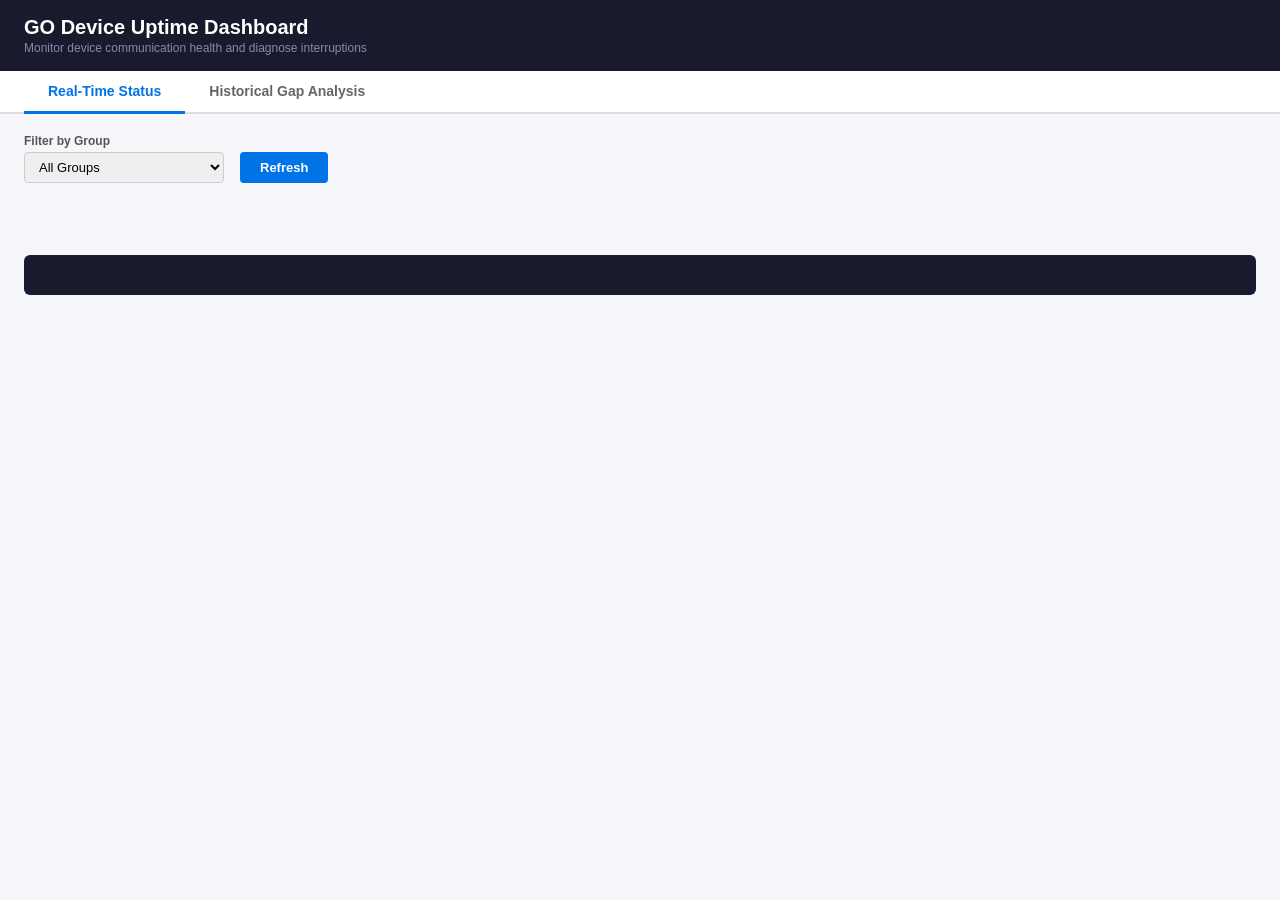
==== docs/index.html @ d2667e0c "Restructure repo to match standard add-in layout - Rename configuration.json to config.json - Move H" ====
<!DOCTYPE html>
<html lang="en">
<head>
  <meta charset="UTF-8">
  <title>GO Device Uptime Dashboard</title>
  <style>
    * { box-sizing: border-box; margin: 0; padding: 0; }
    body { font-family: Arial, sans-serif; background: #f5f6fa; color: #333; }

    /* Header */
    .header { background: #1a1a2e; color: #fff; padding: 16px 24px; display: flex; align-items: center; justify-content: space-between; }
    .header h1 { font-size: 20px; font-weight: 600; }
    .header .subtitle { font-size: 12px; color: #8888aa; margin-top: 2px; }

    /* Tabs */
    .tab-bar { background: #fff; border-bottom: 2px solid #ddd; padding: 0 24px; display: flex; gap: 0; }
    .tab-btn { padding: 12px 24px; font-size: 14px; font-weight: 600; color: #666; border: none; background: none; cursor: pointer; border-bottom: 3px solid transparent; margin-bottom: -2px; }
    .tab-btn.active { color: #0073e6; border-bottom-color: #0073e6; }
    .tab-btn:hover { color: #0073e6; }

    /* Content */
    .container { max-width: 1400px; margin: 0 auto; padding: 20px 24px; }
    .tab-content { display: none; }
    .tab-content.active { display: block; }

    /* Controls row */
    .controls { display: flex; align-items: flex-end; gap: 16px; margin-bottom: 16px; flex-wrap: wrap; }
    .control-group { display: flex; flex-direction: column; gap: 4px; }
    .control-group label { font-size: 12px; font-weight: 600; color: #555; }
    .control-group select, .control-group input { padding: 6px 10px; border: 1px solid #ccc; border-radius: 4px; font-size: 13px; }
    .control-group select { min-width: 200px; }
    .btn { padding: 8px 20px; border: none; border-radius: 4px; font-size: 13px; cursor: pointer; font-weight: 600; }
    .btn-primary { background: #0073e6; color: #fff; }
    .btn-primary:hover { background: #005bb5; }
    .btn-primary:disabled { background: #99c2e8; cursor: not-allowed; }

    /* Tables */
    table { width: 100%; border-collapse: collapse; background: #fff; border-radius: 6px; overflow: hidden; box-shadow: 0 1px 3px rgba(0,0,0,0.08); }
    th { background: #f0f2f5; font-size: 12px; font-weight: 700; text-transform: uppercase; color: #555; padding: 10px 12px; text-align: left; border-bottom: 2px solid #ddd; }
    td { padding: 8px 12px; font-size: 13px; border-bottom: 1px solid #eee; }
    tr:last-child td { border-bottom: none; }

    /* Status indicators */
    .status-dot { display: inline-block; width: 10px; height: 10px; border-radius: 50%; margin-right: 6px; }
    .status-green { background: #28a745; }
    .status-yellow { background: #ffc107; }
    .status-red { background: #dc3545; }
    tr.row-green { background: #f0faf3; }
    tr.row-yellow { background: #fffbe6; }
    tr.row-red { background: #fef0f0; }

    /* Summary cards */
    .summary-cards { display: flex; gap: 16px; margin-bottom: 20px; flex-wrap: wrap; }
    .summary-card { background: #fff; border-radius: 6px; padding: 16px 20px; box-shadow: 0 1px 3px rgba(0,0,0,0.08); min-width: 180px; flex: 1; }
    .summary-card .card-label { font-size: 11px; font-weight: 700; text-transform: uppercase; color: #888; margin-bottom: 4px; }
    .summary-card .card-value { font-size: 22px; font-weight: 700; color: #1a1a2e; }
    .summary-card .card-detail { font-size: 12px; color: #666; margin-top: 4px; }

    /* Log output */
    #output { margin-top: 16px; padding: 12px; background: #1a1a2e; color: #aaffaa; font-family: monospace; font-size: 12px; border-radius: 6px; white-space: pre-wrap; min-height: 40px; max-height: 200px; overflow-y: auto; }

    /* Loading spinner */
    .loading { text-align: center; padding: 40px; color: #888; font-size: 14px; }
    .spinner { display: inline-block; width: 20px; height: 20px; border: 3px solid #ddd; border-top-color: #0073e6; border-radius: 50%; animation: spin 0.8s linear infinite; margin-right: 8px; vertical-align: middle; }
    @keyframes spin { to { transform: rotate(360deg); } }

    /* Gap cause badges */
    .cause-badge { display: inline-block; padding: 2px 8px; border-radius: 10px; font-size: 11px; font-weight: 600; }
    .cause-unplugged { background: #fde8e8; color: #c0392b; }
    .cause-voltage { background: #fef3cd; color: #856404; }
    .cause-ignition { background: #d4edda; color: #155724; }
    .cause-cellular { background: #cce5ff; color: #004085; }
    .cause-unknown { background: #e2e3e5; color: #383d41; }
    .cause-lowvoltage { background: #fff3cd; color: #856404; }

    /* Responsive */
    @media (max-width: 800px) {
      .summary-cards { flex-direction: column; }
    }
  </style>
</head>
<body>

<!-- HEADER -->
<div class="header">
  <div>
    <h1>GO Device Uptime Dashboard</h1>
    <div class="subtitle">Monitor device communication health and diagnose interruptions</div>
  </div>
</div>

<!-- TABS -->
<div class="tab-bar">
  <button class="tab-btn active" onclick="switchTab('realtime')">Real-Time Status</button>
  <button class="tab-btn" onclick="switchTab('historical')">Historical Gap Analysis</button>
</div>

<!-- CONTAINER -->
<div class="container">

  <!-- TAB 1: REAL-TIME STATUS -->
  <div class="tab-content active" id="tab-realtime">
    <div class="controls">
      <div class="control-group">
        <label>Filter by Group</label>
        <select id="groupFilter" onchange="filterDevices()">
          <option value="">All Groups</option>
        </select>
      </div>
      <button class="btn btn-primary" id="btnRefresh" onclick="loadRealtimeStatus()">Refresh</button>
    </div>

    <div class="summary-cards" id="realtimeSummary" style="display:none;">
      <div class="summary-card">
        <div class="card-label">Total Devices</div>
        <div class="card-value" id="totalDevices">-</div>
      </div>
      <div class="summary-card">
        <div class="card-label">Communicating</div>
        <div class="card-value" id="commDevices" style="color:#28a745;">-</div>
      </div>
      <div class="summary-card">
        <div class="card-label">Stale (&gt; 1h)</div>
        <div class="card-value" id="staleDevices" style="color:#ffc107;">-</div>
      </div>
      <div class="summary-card">
        <div class="card-label">Not Communicating (&gt; 24h)</div>
        <div class="card-value" id="offlineDevices" style="color:#dc3545;">-</div>
      </div>
    </div>

    <div id="realtimeTable"></div>
  </div>

  <!-- TAB 2: HISTORICAL GAP ANALYSIS -->
  <div class="tab-content" id="tab-historical">
    <div class="controls">
      <div class="control-group">
        <label>Device</label>
        <select id="gapDevice">
          <option value="">-- Select Device --</option>
        </select>
      </div>
      <div class="control-group">
        <label>From Date</label>
        <input type="datetime-local" id="gapFrom">
      </div>
      <div class="control-group">
        <label>To Date</label>
        <input type="datetime-local" id="gapTo">
      </div>
      <div class="control-group">
        <label>Gap Threshold (min)</label>
        <input type="number" id="gapThreshold" value="30" min="5" max="1440" style="width:80px;">
      </div>
      <button class="btn btn-primary" id="btnAnalyze" onclick="analyzeGaps()">Analyze Gaps</button>
    </div>

    <div class="summary-cards" id="gapSummary" style="display:none;">
      <div class="summary-card">
        <div class="card-label">Uptime</div>
        <div class="card-value" id="uptimePct">-</div>
      </div>
      <div class="summary-card">
        <div class="card-label">Interruptions</div>
        <div class="card-value" id="gapCount">-</div>
      </div>
      <div class="summary-card">
        <div class="card-label">Longest Gap</div>
        <div class="card-value" id="longestGap">-</div>
      </div>
      <div class="summary-card">
        <div class="card-label">Most Common Cause</div>
        <div class="card-value" id="commonCause" style="font-size:16px;">-</div>
      </div>
    </div>

    <div id="gapsTable"></div>
  </div>

</div>

<!-- LOG OUTPUT -->
<div class="container">
  <div id="output"></div>
</div>

<script>
// ============================================================
//  STATE
// ============================================================
var api = null;             // MyGeotab API object (injected by Add-In framework)
var allDevices = [];        // full Device objects
var allStatusInfo = [];     // DeviceStatusInfo objects
var allGroups = [];         // Group objects
var mergedDevices = [];     // joined view for Tab 1

// ============================================================
//  MyGeotab Add-In Lifecycle
// ============================================================
geotab.addin.goDeviceUptime = function () {
  return {
    initialize: function (freshApi, state, callback) {
      api = freshApi;
      setDefaults();
      callback();
    },
    focus: function (freshApi, state) {
      api = freshApi;
      loadRealtimeStatus();
    },
    blur: function () {
      // cleanup if needed
    }
  };
};

// ============================================================
//  API WRAPPERS (Promise-based around api.call / api.multiCall)
// ============================================================
function apiGet(typeName, search) {
  return new Promise(function (resolve, reject) {
    api.call("Get", { typeName: typeName, search: search || {} }, resolve, reject);
  });
}

function apiMultiCall(calls) {
  return new Promise(function (resolve, reject) {
    api.multiCall(calls, resolve, reject);
  });
}

// ============================================================
//  HELPERS
// ============================================================
function val(id) { return document.getElementById(id).value.trim(); }
function log(msg) {
  var el = document.getElementById("output");
  el.textContent += msg + "\n";
  el.scrollTop = el.scrollHeight;
}
function clearLog() { document.getElementById("output").textContent = ""; }

function escHtml(s) {
  if (s == null) return "";
  return String(s).replace(/&/g,"&amp;").replace(/</g,"&lt;").replace(/>/g,"&gt;");
}

function formatDuration(ms) {
  if (ms < 0) ms = 0;
  var totalMin = Math.floor(ms / 60000);
  var d = Math.floor(totalMin / 1440);
  var h = Math.floor((totalMin % 1440) / 60);
  var m = totalMin % 60;
  var parts = [];
  if (d > 0) parts.push(d + "d");
  if (h > 0) parts.push(h + "h");
  parts.push(m + "m");
  return parts.join(" ");
}

function formatDateTime(iso) {
  if (!iso) return "-";
  var d = new Date(iso);
  return d.toLocaleString();
}

function timeSince(iso) {
  if (!iso) return "-";
  return formatDuration(Date.now() - new Date(iso).getTime());
}

// ============================================================
//  TAB SWITCHING
// ============================================================
function switchTab(name) {
  document.querySelectorAll(".tab-btn").forEach(function (b, i) {
    b.classList.toggle("active", (name === "realtime" && i === 0) || (name === "historical" && i === 1));
  });
  document.getElementById("tab-realtime").classList.toggle("active", name === "realtime");
  document.getElementById("tab-historical").classList.toggle("active", name === "historical");
}

// ============================================================
//  TAB 1: REAL-TIME STATUS
// ============================================================
function loadRealtimeStatus() {
  clearLog();
  log("Loading devices and status info...");
  document.getElementById("realtimeTable").innerHTML = '<div class="loading"><span class="spinner"></span> Loading device status...</div>';

  apiMultiCall([
    ["Get", { typeName: "Device", search: {} }],
    ["Get", { typeName: "DeviceStatusInfo", search: {} }],
    ["Get", { typeName: "Group", search: {} }]
  ]).then(function (results) {
    allDevices = results[0] || [];
    allStatusInfo = results[1] || [];
    allGroups = results[2] || [];

    log("Loaded " + allDevices.length + " devices, " + allStatusInfo.length + " status records, " + allGroups.length + " groups.");

    buildGroupFilter();
    populateDeviceSelector();
    mergeAndRender();
  }).catch(function (err) {
    log("ERROR: " + (err.message || err));
    document.getElementById("realtimeTable").innerHTML = "";
  });
}

function buildGroupFilter() {
  var sel = document.getElementById("groupFilter");
  sel.innerHTML = '<option value="">All Groups</option>';
  var groupMap = {};
  allGroups.forEach(function (g) {
    if (g.name && g.id !== "GroupCompanyId") {
      groupMap[g.id] = g.name;
    }
  });
  var usedGroups = {};
  allDevices.forEach(function (d) {
    if (d.groups) {
      d.groups.forEach(function (g) {
        if (groupMap[g.id]) usedGroups[g.id] = groupMap[g.id];
      });
    }
  });
  Object.keys(usedGroups).sort(function (a, b) { return usedGroups[a].localeCompare(usedGroups[b]); }).forEach(function (id) {
    var opt = document.createElement("option");
    opt.value = id;
    opt.textContent = usedGroups[id];
    sel.appendChild(opt);
  });
}

function populateDeviceSelector() {
  var sel = document.getElementById("gapDevice");
  sel.innerHTML = '<option value="">-- Select Device --</option>';
  allDevices.slice().sort(function (a, b) { return (a.name || "").localeCompare(b.name || ""); }).forEach(function (d) {
    var opt = document.createElement("option");
    opt.value = d.id;
    opt.textContent = d.name + (d.serialNumber ? " (" + d.serialNumber + ")" : "");
    sel.appendChild(opt);
  });
}

function mergeAndRender() {
  var statusMap = {};
  allStatusInfo.forEach(function (si) {
    if (si.device) statusMap[si.device.id] = si;
  });

  mergedDevices = allDevices.map(function (d) {
    var si = statusMap[d.id] || {};
    var lastComm = si.dateTime || null;
    var msSince = lastComm ? (Date.now() - new Date(lastComm).getTime()) : Infinity;
    var status, statusClass;
    if (si.isDeviceCommunicating) {
      if (msSince > 3600000) { status = "Stale"; statusClass = "yellow"; }
      else { status = "Communicating"; statusClass = "green"; }
    } else {
      if (msSince > 86400000) { status = "Not Communicating"; statusClass = "red"; }
      else if (msSince > 3600000) { status = "Stale"; statusClass = "yellow"; }
      else { status = "Communicating"; statusClass = "green"; }
    }
    return {
      id: d.id,
      name: d.name || "(unnamed)",
      serialNumber: d.serialNumber || "-",
      groups: d.groups || [],
      status: status,
      statusClass: statusClass,
      lastComm: lastComm,
      msSince: msSince,
      lat: si.latitude,
      lng: si.longitude
    };
  });

  filterDevices();
}

function filterDevices() {
  var gf = val("groupFilter");
  var filtered = mergedDevices;
  if (gf) {
    filtered = mergedDevices.filter(function (d) {
      return d.groups.some(function (g) { return g.id === gf; });
    });
  }

  var order = { red: 0, yellow: 1, green: 2 };
  filtered.sort(function (a, b) {
    var oa = order[a.statusClass] != null ? order[a.statusClass] : 9;
    var ob = order[b.statusClass] != null ? order[b.statusClass] : 9;
    if (oa !== ob) return oa - ob;
    return a.name.localeCompare(b.name);
  });

  var total = filtered.length;
  var green = filtered.filter(function (d) { return d.statusClass === "green"; }).length;
  var yellow = filtered.filter(function (d) { return d.statusClass === "yellow"; }).length;
  var red = filtered.filter(function (d) { return d.statusClass === "red"; }).length;

  document.getElementById("realtimeSummary").style.display = "flex";
  document.getElementById("totalDevices").textContent = total;
  document.getElementById("commDevices").textContent = green;
  document.getElementById("staleDevices").textContent = yellow;
  document.getElementById("offlineDevices").textContent = red;

  var html = '<table><thead><tr>' +
    '<th>Device Name</th>' +
    '<th>Serial Number</th>' +
    '<th>Status</th>' +
    '<th>Last Data Received</th>' +
    '<th>Time Since Last Comm</th>' +
    '<th>Location</th>' +
    '</tr></thead><tbody>';

  if (filtered.length === 0) {
    html += '<tr><td colspan="6" style="text-align:center;color:#888;padding:20px;">No devices found</td></tr>';
  } else {
    filtered.forEach(function (d) {
      var dotClass = "status-" + d.statusClass;
      var rowClass = "row-" + d.statusClass;
      var loc = (d.lat != null && d.lng != null && d.lat !== 0 && d.lng !== 0)
        ? d.lat.toFixed(4) + ", " + d.lng.toFixed(4)
        : "-";
      html += '<tr class="' + rowClass + '">' +
        '<td>' + escHtml(d.name) + '</td>' +
        '<td>' + escHtml(d.serialNumber) + '</td>' +
        '<td><span class="status-dot ' + dotClass + '"></span>' + d.status + '</td>' +
        '<td>' + formatDateTime(d.lastComm) + '</td>' +
        '<td>' + timeSince(d.lastComm) + '</td>' +
        '<td>' + loc + '</td>' +
        '</tr>';
    });
  }
  html += '</tbody></table>';
  document.getElementById("realtimeTable").innerHTML = html;
}

// ============================================================
//  TAB 2: HISTORICAL GAP ANALYSIS
// ============================================================
function analyzeGaps() {
  var deviceId = val("gapDevice");
  var fromDate = val("gapFrom");
  var toDate = val("gapTo");
  var threshold = parseInt(val("gapThreshold"), 10) || 30;

  if (!deviceId) { log("Select a device."); return; }
  if (!fromDate || !toDate) { log("Select a date range."); return; }

  clearLog();
  var fromISO = new Date(fromDate).toISOString();
  var toISO = new Date(toDate).toISOString();
  var thresholdMs = threshold * 60 * 1000;

  log("Fetching LogRecords for device " + deviceId + "...");
  document.getElementById("gapsTable").innerHTML = '<div class="loading"><span class="spinner"></span> Analyzing communication gaps...</div>';
  document.getElementById("gapSummary").style.display = "none";

  apiGet("LogRecord", {
    deviceSearch: { id: deviceId },
    fromDate: fromISO,
    toDate: toISO
  }).then(function (records) {
    records = records || [];
    log("Received " + records.length + " LogRecords.");

    if (records.length < 2) {
      log("Not enough records to detect gaps.");
      document.getElementById("gapsTable").innerHTML = '<div class="loading">Not enough LogRecords in this date range to analyze gaps. Try a wider range or different device.</div>';
      return;
    }

    records.sort(function (a, b) { return new Date(a.dateTime) - new Date(b.dateTime); });

    var gaps = [];
    for (var i = 1; i < records.length; i++) {
      var t1 = new Date(records[i - 1].dateTime).getTime();
      var t2 = new Date(records[i].dateTime).getTime();
      var delta = t2 - t1;
      if (delta > thresholdMs) {
        gaps.push({
          start: records[i - 1].dateTime,
          end: records[i].dateTime,
          durationMs: delta,
          cause: null
        });
      }
    }

    log("Detected " + gaps.length + " gap(s) exceeding " + threshold + " min threshold.");

    if (gaps.length === 0) {
      renderGapResults(gaps, fromISO, toISO);
      return;
    }

    return analyzeCauses(deviceId, gaps).then(function (analyzedGaps) {
      renderGapResults(analyzedGaps, fromISO, toISO);
    });
  }).catch(function (err) {
    log("ERROR: " + (err.message || err));
    document.getElementById("gapsTable").innerHTML = "";
  });
}

function analyzeCauses(deviceId, gaps) {
  log("Analyzing probable causes for " + gaps.length + " gap(s)...");

  var promises = gaps.map(function (gap, idx) {
    var windowStart = new Date(new Date(gap.start).getTime() - 3600000).toISOString();
    var windowEnd = new Date(new Date(gap.end).getTime() + 3600000).toISOString();

    return apiMultiCall([
      // FaultData: Device Unplugged
      ["Get", { typeName: "FaultData", search: {
        deviceSearch: { id: deviceId },
        diagnosticSearch: { id: "DiagnosticDeviceHasBeenUnpluggedId" },
        fromDate: windowStart, toDate: windowEnd
      }}],
      // FaultData: Low Voltage Restart
      ["Get", { typeName: "FaultData", search: {
        deviceSearch: { id: deviceId },
        diagnosticSearch: { id: "DiagnosticDeviceRestartedBecauseOfLowVoltageInPowerSupplyId" },
        fromDate: windowStart, toDate: windowEnd
      }}],
      // StatusData: Voltage
      ["Get", { typeName: "StatusData", search: {
        deviceSearch: { id: deviceId },
        diagnosticSearch: { id: "DiagnosticGoDeviceVoltageId" },
        fromDate: windowStart, toDate: windowEnd
      }}],
      // StatusData: Ignition
      ["Get", { typeName: "StatusData", search: {
        deviceSearch: { id: deviceId },
        diagnosticSearch: { id: "DiagnosticIgnitionId" },
        fromDate: windowStart, toDate: windowEnd
      }}],
      // StatusData: Cellular RSSI
      ["Get", { typeName: "StatusData", search: {
        deviceSearch: { id: deviceId },
        diagnosticSearch: { id: "DiagnosticCellularRssiId" },
        fromDate: windowStart, toDate: windowEnd
      }}]
    ]).then(function (results) {
      var unplugged = results[0] || [];
      var lowVoltageRestart = results[1] || [];
      var voltageData = results[2] || [];
      var ignitionData = results[3] || [];
      var rssiData = results[4] || [];

      gap.cause = determineCause(gap, unplugged, lowVoltageRestart, voltageData, ignitionData, rssiData);
      log("  Gap " + (idx + 1) + ": " + gap.cause);
      return gap;
    }).catch(function () {
      gap.cause = "Unknown - Analysis Error";
      return gap;
    });
  });

  return Promise.all(promises);
}

function determineCause(gap, unplugged, lowVoltageRestart, voltageData, ignitionData, rssiData) {
  // 1. Device unplugged
  if (unplugged.length > 0) return "Device Unplugged";

  // 2. Low voltage restart
  if (lowVoltageRestart.length > 0) return "Low Voltage Restart";

  // 3. Low voltage before gap (< 6V)
  var gapStartTime = new Date(gap.start).getTime();
  var preGapVoltage = voltageData.filter(function (v) {
    var t = new Date(v.dateTime).getTime();
    return t <= gapStartTime && t >= gapStartTime - 3600000;
  });
  if (preGapVoltage.length > 0) {
    var lastVoltage = preGapVoltage[preGapVoltage.length - 1];
    var volts = lastVoltage.data;
    if (volts > 100) volts = volts / 1000;
    if (volts < 6) return "Low Battery / Power Loss";
  }

  // 4. Ignition off during entire gap
  var gapEndTime = new Date(gap.end).getTime();
  var gapIgnition = ignitionData.filter(function (v) {
    var t = new Date(v.dateTime).getTime();
    return t >= gapStartTime - 3600000 && t <= gapEndTime + 3600000;
  });
  if (gapIgnition.length > 0) {
    var allOff = gapIgnition.every(function (v) { return v.data === 0; });
    if (allOff) return "Ignition Off (Low-Power Mode)";
  }

  // 5. Weak cellular signal (RSSI < -100 dBm before gap)
  var preGapRssi = rssiData.filter(function (v) {
    var t = new Date(v.dateTime).getTime();
    return t <= gapStartTime && t >= gapStartTime - 3600000;
  });
  if (preGapRssi.length > 0) {
    var lastRssi = preGapRssi[preGapRssi.length - 1];
    if (lastRssi.data < -100) return "Weak Cellular Signal";
  }

  return "Unknown - Possible Network Issue";
}

function renderGapResults(gaps, fromISO, toISO) {
  var periodMs = new Date(toISO).getTime() - new Date(fromISO).getTime();
  var totalGapMs = gaps.reduce(function (sum, g) { return sum + g.durationMs; }, 0);
  var uptimePct = periodMs > 0 ? (((periodMs - totalGapMs) / periodMs) * 100).toFixed(1) : "100.0";

  var longest = gaps.reduce(function (max, g) { return g.durationMs > max ? g.durationMs : max; }, 0);

  var causeCounts = {};
  gaps.forEach(function (g) {
    var c = g.cause || "Unknown";
    causeCounts[c] = (causeCounts[c] || 0) + 1;
  });
  var commonCause = "-";
  var maxCount = 0;
  Object.keys(causeCounts).forEach(function (c) {
    if (causeCounts[c] > maxCount) { maxCount = causeCounts[c]; commonCause = c; }
  });

  document.getElementById("gapSummary").style.display = "flex";
  document.getElementById("uptimePct").textContent = uptimePct + "%";
  document.getElementById("gapCount").textContent = gaps.length;
  document.getElementById("longestGap").textContent = longest > 0 ? formatDuration(longest) : "-";
  document.getElementById("commonCause").textContent = gaps.length > 0 ? commonCause : "-";

  var html = '<table><thead><tr>' +
    '<th>#</th>' +
    '<th>Gap Start</th>' +
    '<th>Gap End</th>' +
    '<th>Duration</th>' +
    '<th>Probable Cause</th>' +
    '</tr></thead><tbody>';

  if (gaps.length === 0) {
    html += '<tr><td colspan="5" style="text-align:center;color:#28a745;padding:20px;">No communication gaps detected - device had continuous uptime during this period.</td></tr>';
  } else {
    gaps.forEach(function (g, i) {
      var causeClass = getCauseClass(g.cause);
      html += '<tr>' +
        '<td>' + (i + 1) + '</td>' +
        '<td>' + formatDateTime(g.start) + '</td>' +
        '<td>' + formatDateTime(g.end) + '</td>' +
        '<td>' + formatDuration(g.durationMs) + '</td>' +
        '<td><span class="cause-badge ' + causeClass + '">' + escHtml(g.cause) + '</span></td>' +
        '</tr>';
    });
  }
  html += '</tbody></table>';
  document.getElementById("gapsTable").innerHTML = html;
}

function getCauseClass(cause) {
  if (!cause) return "cause-unknown";
  if (cause.indexOf("Unplugged") >= 0) return "cause-unplugged";
  if (cause.indexOf("Low Voltage Restart") >= 0) return "cause-voltage";
  if (cause.indexOf("Low Battery") >= 0) return "cause-lowvoltage";
  if (cause.indexOf("Ignition") >= 0) return "cause-ignition";
  if (cause.indexOf("Cellular") >= 0) return "cause-cellular";
  return "cause-unknown";
}

// ============================================================
//  DEFAULT DATE RANGE (last 7 days)
// ============================================================
function setDefaults() {
  var now = new Date();
  var week = new Date(now.getTime() - 7 * 86400000);
  function fmt(d) {
    return d.getFullYear() + "-" +
      String(d.getMonth() + 1).padStart(2, "0") + "-" +
      String(d.getDate()).padStart(2, "0") + "T" +
      String(d.getHours()).padStart(2, "0") + ":" +
      String(d.getMinutes()).padStart(2, "0");
  }
  document.getElementById("gapFrom").value = fmt(week);
  document.getElementById("gapTo").value = fmt(now);
}
</script>

</body>
</html>
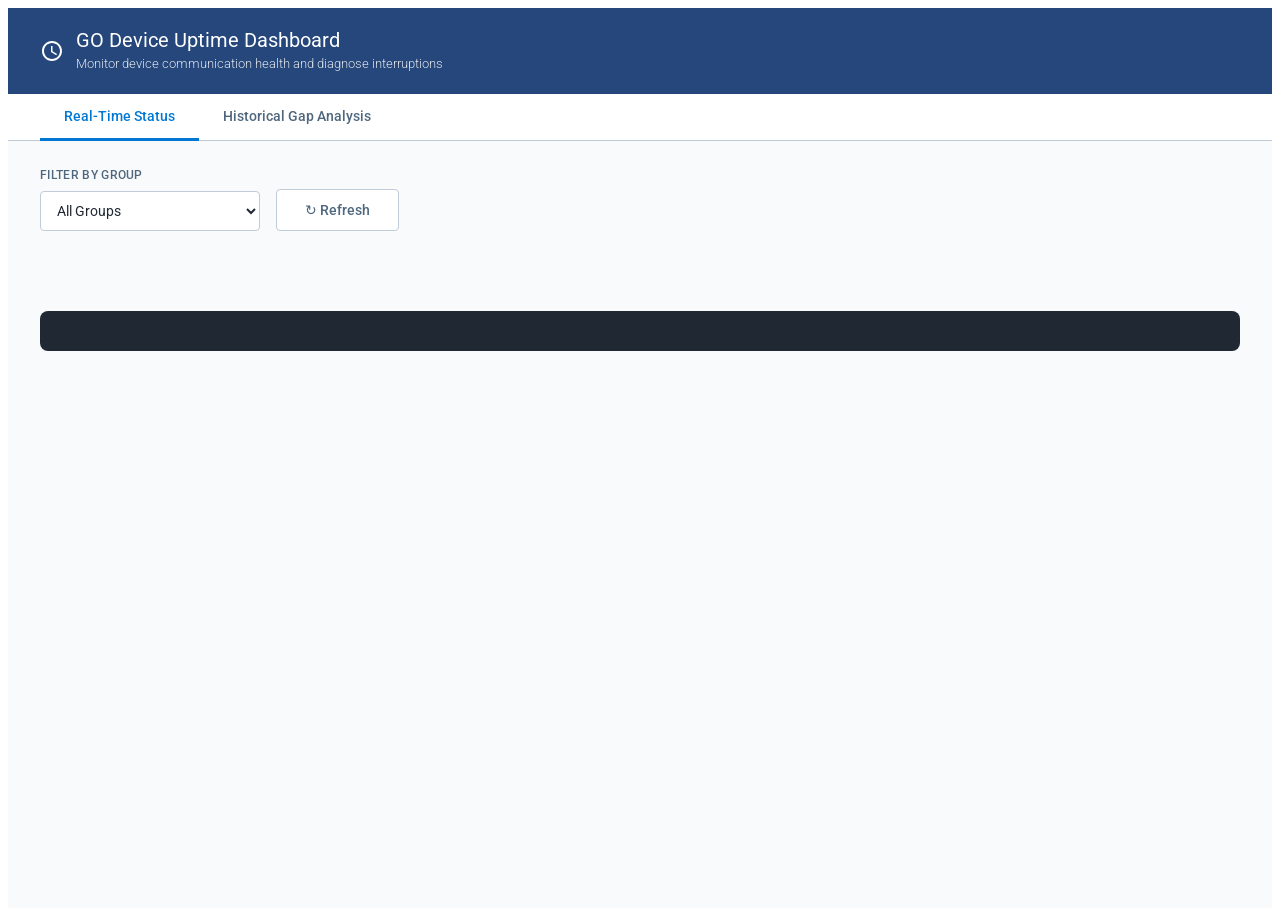
==== commit d3dd93e5: "Restyle with Geotab Zenith design system v3.5.0 - Apply official Zenith design tokens (colors, typog" ====
--- a/docs/index.html
+++ b/docs/index.html
@@ -2,198 +2,591 @@
 <html lang="en">
 <head>
   <meta charset="UTF-8">
+  <meta name="viewport" content="width=device-width, initial-scale=1.0">
+  <meta http-equiv="Cache-Control" content="no-cache, no-store, must-revalidate">
   <title>GO Device Uptime Dashboard</title>
+  <link rel="stylesheet" href="https://fonts.googleapis.com/css2?family=Roboto:wght@300;400;500;600;700&family=Roboto+Mono:wght@400&display=swap">
   <style>
-    * { box-sizing: border-box; margin: 0; padding: 0; }
-    body { font-family: Arial, sans-serif; background: #f5f6fa; color: #333; }
-
-    /* Header */
-    .header { background: #1a1a2e; color: #fff; padding: 16px 24px; display: flex; align-items: center; justify-content: space-between; }
-    .header h1 { font-size: 20px; font-weight: 600; }
-    .header .subtitle { font-size: 12px; color: #8888aa; margin-top: 2px; }
-
-    /* Tabs */
-    .tab-bar { background: #fff; border-bottom: 2px solid #ddd; padding: 0 24px; display: flex; gap: 0; }
-    .tab-btn { padding: 12px 24px; font-size: 14px; font-weight: 600; color: #666; border: none; background: none; cursor: pointer; border-bottom: 3px solid transparent; margin-bottom: -2px; }
-    .tab-btn.active { color: #0073e6; border-bottom-color: #0073e6; }
-    .tab-btn:hover { color: #0073e6; }
-
-    /* Content */
-    .container { max-width: 1400px; margin: 0 auto; padding: 20px 24px; }
-    .tab-content { display: none; }
-    .tab-content.active { display: block; }
-
-    /* Controls row */
-    .controls { display: flex; align-items: flex-end; gap: 16px; margin-bottom: 16px; flex-wrap: wrap; }
-    .control-group { display: flex; flex-direction: column; gap: 4px; }
-    .control-group label { font-size: 12px; font-weight: 600; color: #555; }
-    .control-group select, .control-group input { padding: 6px 10px; border: 1px solid #ccc; border-radius: 4px; font-size: 13px; }
-    .control-group select { min-width: 200px; }
-    .btn { padding: 8px 20px; border: none; border-radius: 4px; font-size: 13px; cursor: pointer; font-weight: 600; }
-    .btn-primary { background: #0073e6; color: #fff; }
-    .btn-primary:hover { background: #005bb5; }
-    .btn-primary:disabled { background: #99c2e8; cursor: not-allowed; }
-
-    /* Tables */
-    table { width: 100%; border-collapse: collapse; background: #fff; border-radius: 6px; overflow: hidden; box-shadow: 0 1px 3px rgba(0,0,0,0.08); }
-    th { background: #f0f2f5; font-size: 12px; font-weight: 700; text-transform: uppercase; color: #555; padding: 10px 12px; text-align: left; border-bottom: 2px solid #ddd; }
-    td { padding: 8px 12px; font-size: 13px; border-bottom: 1px solid #eee; }
-    tr:last-child td { border-bottom: none; }
-
-    /* Status indicators */
-    .status-dot { display: inline-block; width: 10px; height: 10px; border-radius: 50%; margin-right: 6px; }
-    .status-green { background: #28a745; }
-    .status-yellow { background: #ffc107; }
-    .status-red { background: #dc3545; }
-    tr.row-green { background: #f0faf3; }
-    tr.row-yellow { background: #fffbe6; }
-    tr.row-red { background: #fef0f0; }
-
-    /* Summary cards */
-    .summary-cards { display: flex; gap: 16px; margin-bottom: 20px; flex-wrap: wrap; }
-    .summary-card { background: #fff; border-radius: 6px; padding: 16px 20px; box-shadow: 0 1px 3px rgba(0,0,0,0.08); min-width: 180px; flex: 1; }
-    .summary-card .card-label { font-size: 11px; font-weight: 700; text-transform: uppercase; color: #888; margin-bottom: 4px; }
-    .summary-card .card-value { font-size: 22px; font-weight: 700; color: #1a1a2e; }
-    .summary-card .card-detail { font-size: 12px; color: #666; margin-top: 4px; }
-
-    /* Log output */
-    #output { margin-top: 16px; padding: 12px; background: #1a1a2e; color: #aaffaa; font-family: monospace; font-size: 12px; border-radius: 6px; white-space: pre-wrap; min-height: 40px; max-height: 200px; overflow-y: auto; }
-
-    /* Loading spinner */
-    .loading { text-align: center; padding: 40px; color: #888; font-size: 14px; }
-    .spinner { display: inline-block; width: 20px; height: 20px; border: 3px solid #ddd; border-top-color: #0073e6; border-radius: 50%; animation: spin 0.8s linear infinite; margin-right: 8px; vertical-align: middle; }
-    @keyframes spin { to { transform: rotate(360deg); } }
-
-    /* Gap cause badges */
-    .cause-badge { display: inline-block; padding: 2px 8px; border-radius: 10px; font-size: 11px; font-weight: 600; }
-    .cause-unplugged { background: #fde8e8; color: #c0392b; }
-    .cause-voltage { background: #fef3cd; color: #856404; }
-    .cause-ignition { background: #d4edda; color: #155724; }
-    .cause-cellular { background: #cce5ff; color: #004085; }
-    .cause-unknown { background: #e2e3e5; color: #383d41; }
-    .cause-lowvoltage { background: #fff3cd; color: #856404; }
-
-    /* Responsive */
+    /* ═══════════════════════════════════════════════════════════
+       Geotab Zenith Design System — @geotab/zenith v3.5.0 tokens
+       Scoped under #gudContainer to avoid MyGeotab conflicts
+       ═══════════════════════════════════════════════════════════ */
+
+    /* — Zenith Design Tokens — */
+    :root {
+      --text-primary: #1F2833;
+      --text-secondary: #4E677E;
+      --text-placeholder: #8DA4B9;
+      --text-hyperlink: #005AA8;
+      --text-error-message: #C51A11;
+      --text-button-disabled: #C0CCD8;
+      --text-reverse-primary: #FFFFFF;
+
+      --backgrounds-main: #FFFFFF;
+      --backgrounds-content-0: #F9FAFB;
+      --backgrounds-content-1: #F2F5F7;
+      --backgrounds-content-2: #D9E1E8;
+      --backgrounds-hover: #E6EBEF;
+      --backgrounds-field-disabled: #E6EBEF;
+      --backgrounds-primary-brand: #25477B;
+      --backgrounds-reverse-1: #1F2833;
+
+      --borders-general: #C0CCD8;
+      --borders-secondary: #748FAA;
+      --borders-form-field--hover: #748FAA;
+      --borders-form-field--active: #0078D3;
+
+      --action-primary--default: #0078D3;
+      --action-primary--hover: #005AA8;
+      --action-primary--active: #004080;
+      --action-secondary--default: #4E677E;
+      --action-tertiary--hover: #E6EBEF;
+
+      --accents-error--main: #FFECEB;
+      --accents-error--detail: #A01F0E;
+      --accents-success--main: #EDFEF2;
+      --accents-success--detail: #2B6436;
+      --accents-warning--main: #FFF8E6;
+      --accents-warning--detail: #8C6D1F;
+      --accents-general--main: #EBF6FF;
+      --accents-general--detail: #25477B;
+
+      --main-font: Roboto, "Segoe UI", "Helvetica Neue", sans-serif;
+      --main-font-data: "Roboto Mono", "Segoe UI Mono", monospace;
+    }
+
+    /* — Reset scoped to container — */
+    #gudContainer *, #gudContainer *::before, #gudContainer *::after {
+      box-sizing: border-box;
+      margin: 0;
+      padding: 0;
+    }
+
+    #gudContainer {
+      font-family: var(--main-font);
+      font-size: 14px;
+      line-height: 20px;
+      color: var(--text-primary);
+      background: var(--backgrounds-content-0);
+      min-height: 100vh;
+    }
+
+    /* ── Page Header (Brand Bar) ── */
+    #gudContainer .gud-page-header {
+      background: var(--backgrounds-primary-brand);
+      padding: 20px 32px;
+      display: flex;
+      align-items: center;
+      justify-content: space-between;
+    }
+    #gudContainer .gud-page-header h1 {
+      font-size: 20px;
+      font-weight: 400;
+      color: var(--text-reverse-primary);
+      margin: 0;
+      line-height: 24px;
+    }
+    #gudContainer .gud-page-header p {
+      font-size: 13px;
+      font-weight: 300;
+      color: var(--text-reverse-primary);
+      opacity: 0.85;
+      margin: 2px 0 0 0;
+    }
+    #gudContainer .gud-header-icon {
+      width: 24px;
+      height: 24px;
+      fill: var(--text-reverse-primary);
+      margin-right: 12px;
+      flex-shrink: 0;
+    }
+    #gudContainer .gud-header-left {
+      display: flex;
+      align-items: center;
+    }
+
+    /* ── Tab Bar ── */
+    #gudContainer .gud-tab-bar {
+      background: var(--backgrounds-main);
+      border-bottom: 1px solid var(--borders-general);
+      padding: 0 32px;
+      display: flex;
+      gap: 0;
+    }
+    #gudContainer .gud-tab-btn {
+      padding: 14px 24px;
+      font-family: var(--main-font);
+      font-size: 14px;
+      font-weight: 500;
+      color: var(--text-secondary);
+      border: none;
+      background: none;
+      cursor: pointer;
+      border-bottom: 3px solid transparent;
+      margin-bottom: -1px;
+      transition: color 0.15s, border-color 0.15s;
+    }
+    #gudContainer .gud-tab-btn:hover {
+      color: var(--action-primary--default);
+    }
+    #gudContainer .gud-tab-btn.active {
+      color: var(--action-primary--default);
+      border-bottom-color: var(--action-primary--default);
+    }
+
+    /* ── Content Area ── */
+    #gudContainer .gud-content {
+      max-width: 1440px;
+      margin: 0 auto;
+      padding: 24px 32px 32px;
+    }
+    #gudContainer .gud-tab-content {
+      display: none;
+    }
+    #gudContainer .gud-tab-content.active {
+      display: block;
+    }
+
+    /* ── Controls Toolbar ── */
+    #gudContainer .gud-toolbar {
+      display: flex;
+      align-items: flex-end;
+      gap: 16px;
+      margin-bottom: 24px;
+      flex-wrap: wrap;
+    }
+    #gudContainer .gud-field {
+      display: flex;
+      flex-direction: column;
+      gap: 6px;
+    }
+    #gudContainer .gud-field label {
+      font-size: 12px;
+      font-weight: 500;
+      color: var(--text-secondary);
+      text-transform: uppercase;
+      letter-spacing: 0.32px;
+    }
+    #gudContainer .gud-field select,
+    #gudContainer .gud-field input[type="datetime-local"],
+    #gudContainer .gud-field input[type="number"] {
+      font-family: var(--main-font);
+      font-size: 14px;
+      line-height: 20px;
+      color: var(--text-primary);
+      padding: 9px 12px;
+      border: 1px solid var(--borders-general);
+      border-radius: 4px;
+      background: var(--backgrounds-main);
+      min-height: 40px;
+      transition: border-color 0.15s, box-shadow 0.15s;
+    }
+    #gudContainer .gud-field select:hover,
+    #gudContainer .gud-field input:hover {
+      border-color: var(--borders-form-field--hover);
+    }
+    #gudContainer .gud-field select:focus,
+    #gudContainer .gud-field input:focus {
+      outline: none;
+      border-color: var(--borders-form-field--active);
+      box-shadow: 0 0 0 3px rgba(0,120,211,0.15);
+    }
+    #gudContainer .gud-field select {
+      min-width: 220px;
+    }
+
+    /* ── Buttons ── */
+    #gudContainer .gud-btn {
+      font-family: var(--main-font);
+      font-size: 14px;
+      font-weight: 500;
+      line-height: 20px;
+      padding: 10px 28px;
+      min-height: 40px;
+      border-radius: 4px;
+      border: none;
+      cursor: pointer;
+      transition: background 0.15s, box-shadow 0.15s;
+    }
+    #gudContainer .gud-btn--primary {
+      background: var(--action-primary--default);
+      color: var(--text-reverse-primary);
+      box-shadow: 0 1px 2px rgba(0,120,211,0.2);
+    }
+    #gudContainer .gud-btn--primary:hover {
+      background: var(--action-primary--hover);
+      box-shadow: 0 2px 4px rgba(0,120,211,0.3);
+    }
+    #gudContainer .gud-btn--primary:active {
+      background: var(--action-primary--active);
+    }
+    #gudContainer .gud-btn--primary:disabled {
+      background: var(--backgrounds-field-disabled);
+      color: var(--text-button-disabled);
+      cursor: not-allowed;
+      box-shadow: none;
+    }
+    #gudContainer .gud-btn--secondary {
+      background: var(--backgrounds-main);
+      color: var(--action-secondary--default);
+      border: 1px solid var(--borders-general);
+    }
+    #gudContainer .gud-btn--secondary:hover {
+      background: var(--action-tertiary--hover);
+      border-color: var(--borders-secondary);
+    }
+
+    /* ── KPI Summary Cards ── */
+    #gudContainer .gud-kpi-row {
+      display: flex;
+      gap: 16px;
+      margin-bottom: 24px;
+      flex-wrap: wrap;
+    }
+    #gudContainer .gud-kpi-card {
+      flex: 1;
+      min-width: 180px;
+      background: var(--backgrounds-main);
+      border: 1px solid var(--borders-general);
+      border-radius: 8px;
+      padding: 20px 24px;
+      box-shadow: 0 1px 3px rgba(31,40,51,0.06), 0 1px 2px rgba(31,40,51,0.04);
+    }
+    #gudContainer .gud-kpi-card__label {
+      font-size: 11px;
+      font-weight: 500;
+      text-transform: uppercase;
+      letter-spacing: 0.32px;
+      color: var(--text-secondary);
+      margin-bottom: 8px;
+    }
+    #gudContainer .gud-kpi-card__value {
+      font-size: 28px;
+      font-weight: 700;
+      color: var(--text-primary);
+      line-height: 1.1;
+    }
+    #gudContainer .gud-kpi-card--success .gud-kpi-card__value { color: var(--accents-success--detail); }
+    #gudContainer .gud-kpi-card--warning .gud-kpi-card__value { color: var(--accents-warning--detail); }
+    #gudContainer .gud-kpi-card--error .gud-kpi-card__value { color: var(--accents-error--detail); }
+
+    /* ── Panel / Card ── */
+    #gudContainer .gud-panel {
+      background: var(--backgrounds-main);
+      border: 1px solid var(--borders-general);
+      border-radius: 8px;
+      box-shadow: 0 1px 3px rgba(31,40,51,0.06), 0 1px 2px rgba(31,40,51,0.04);
+      overflow: hidden;
+      margin-bottom: 24px;
+    }
+    #gudContainer .gud-panel__header {
+      background: var(--backgrounds-content-1);
+      border-bottom: 1px solid var(--borders-general);
+      padding: 14px 24px;
+      display: flex;
+      align-items: center;
+      justify-content: space-between;
+    }
+    #gudContainer .gud-panel__title {
+      font-size: 16px;
+      font-weight: 500;
+      color: var(--text-primary);
+      line-height: 24px;
+    }
+
+    /* ── Tables ── */
+    #gudContainer .gud-table-wrap {
+      overflow-x: auto;
+    }
+    #gudContainer .gud-table {
+      width: 100%;
+      border-collapse: collapse;
+    }
+    #gudContainer .gud-table thead th {
+      background: var(--backgrounds-content-1);
+      font-size: 12px;
+      font-weight: 500;
+      text-transform: uppercase;
+      letter-spacing: 0.32px;
+      color: var(--text-secondary);
+      padding: 12px 16px;
+      text-align: left;
+      border-bottom: 1px solid var(--borders-general);
+      position: sticky;
+      top: 0;
+      z-index: 1;
+      white-space: nowrap;
+    }
+    #gudContainer .gud-table tbody td {
+      padding: 10px 16px;
+      border-bottom: 1px solid var(--backgrounds-content-1);
+      font-family: var(--main-font-data);
+      font-size: 13px;
+      line-height: 18px;
+      color: var(--text-primary);
+    }
+    #gudContainer .gud-table tbody tr:last-child td {
+      border-bottom: none;
+    }
+    #gudContainer .gud-table tbody tr:nth-child(even) {
+      background: var(--backgrounds-content-0);
+    }
+    #gudContainer .gud-table tbody tr:hover {
+      background: var(--accents-general--main);
+    }
+
+    /* ── Status Row Colors ── */
+    #gudContainer .gud-table tbody tr.gud-row--success {
+      background: var(--accents-success--main);
+    }
+    #gudContainer .gud-table tbody tr.gud-row--success:hover {
+      background: #d6f5df;
+    }
+    #gudContainer .gud-table tbody tr.gud-row--warning {
+      background: var(--accents-warning--main);
+    }
+    #gudContainer .gud-table tbody tr.gud-row--warning:hover {
+      background: #fff0cc;
+    }
+    #gudContainer .gud-table tbody tr.gud-row--error {
+      background: var(--accents-error--main);
+    }
+    #gudContainer .gud-table tbody tr.gud-row--error:hover {
+      background: #ffd9d6;
+    }
+
+    /* ── Status Dot ── */
+    #gudContainer .gud-status-dot {
+      display: inline-block;
+      width: 10px;
+      height: 10px;
+      border-radius: 50%;
+      margin-right: 8px;
+      vertical-align: middle;
+    }
+    #gudContainer .gud-status-dot--success { background: var(--accents-success--detail); }
+    #gudContainer .gud-status-dot--warning { background: var(--accents-warning--detail); }
+    #gudContainer .gud-status-dot--error { background: var(--accents-error--detail); }
+
+    /* ── Pill / Badge ── */
+    #gudContainer .gud-pill {
+      display: inline-block;
+      padding: 3px 10px;
+      border-radius: 12px;
+      font-family: var(--main-font);
+      font-size: 12px;
+      font-weight: 500;
+      line-height: 16px;
+      white-space: nowrap;
+    }
+    #gudContainer .gud-pill--error {
+      background: var(--accents-error--main);
+      color: var(--accents-error--detail);
+    }
+    #gudContainer .gud-pill--warning {
+      background: var(--accents-warning--main);
+      color: var(--accents-warning--detail);
+    }
+    #gudContainer .gud-pill--success {
+      background: var(--accents-success--main);
+      color: var(--accents-success--detail);
+    }
+    #gudContainer .gud-pill--info {
+      background: var(--accents-general--main);
+      color: var(--accents-general--detail);
+    }
+    #gudContainer .gud-pill--neutral {
+      background: var(--backgrounds-content-1);
+      color: var(--text-secondary);
+    }
+
+    /* ── Loading State ── */
+    #gudContainer .gud-loading {
+      text-align: center;
+      padding: 48px 24px;
+      color: var(--text-secondary);
+      font-size: 14px;
+    }
+    #gudContainer .gud-spinner {
+      display: inline-block;
+      width: 24px;
+      height: 24px;
+      border: 3px solid var(--borders-general);
+      border-top-color: var(--action-primary--default);
+      border-radius: 50%;
+      animation: gudSpin 0.8s linear infinite;
+      margin-right: 10px;
+      vertical-align: middle;
+    }
+    @keyframes gudSpin { to { transform: rotate(360deg); } }
+
+    /* ── Status Banner (log output) ── */
+    #gudContainer .gud-status-log {
+      margin-top: 24px;
+      padding: 14px 20px;
+      background: var(--backgrounds-reverse-1);
+      color: #8ec07c;
+      font-family: var(--main-font-data);
+      font-size: 12px;
+      line-height: 18px;
+      border-radius: 8px;
+      white-space: pre-wrap;
+      min-height: 40px;
+      max-height: 180px;
+      overflow-y: auto;
+    }
+
+    /* ── Empty State ── */
+    #gudContainer .gud-empty {
+      text-align: center;
+      padding: 32px;
+      color: var(--text-secondary);
+      font-size: 14px;
+    }
+
+    /* ── Responsive ── */
     @media (max-width: 800px) {
-      .summary-cards { flex-direction: column; }
+      #gudContainer .gud-content { padding: 16px; }
+      #gudContainer .gud-page-header { padding: 16px; }
+      #gudContainer .gud-tab-bar { padding: 0 16px; }
+      #gudContainer .gud-kpi-row { flex-direction: column; }
+      #gudContainer .gud-toolbar { flex-direction: column; align-items: stretch; }
+      #gudContainer .gud-field select { min-width: auto; width: 100%; }
     }
   </style>
 </head>
 <body>
 
-<!-- HEADER -->
-<div class="header">
-  <div>
-    <h1>GO Device Uptime Dashboard</h1>
-    <div class="subtitle">Monitor device communication health and diagnose interruptions</div>
-  </div>
-</div>
-
-<!-- TABS -->
-<div class="tab-bar">
-  <button class="tab-btn active" onclick="switchTab('realtime')">Real-Time Status</button>
-  <button class="tab-btn" onclick="switchTab('historical')">Historical Gap Analysis</button>
-</div>
-
-<!-- CONTAINER -->
-<div class="container">
-
-  <!-- TAB 1: REAL-TIME STATUS -->
-  <div class="tab-content active" id="tab-realtime">
-    <div class="controls">
-      <div class="control-group">
-        <label>Filter by Group</label>
-        <select id="groupFilter" onchange="filterDevices()">
-          <option value="">All Groups</option>
-        </select>
-      </div>
-      <button class="btn btn-primary" id="btnRefresh" onclick="loadRealtimeStatus()">Refresh</button>
-    </div>
-
-    <div class="summary-cards" id="realtimeSummary" style="display:none;">
-      <div class="summary-card">
-        <div class="card-label">Total Devices</div>
-        <div class="card-value" id="totalDevices">-</div>
-      </div>
-      <div class="summary-card">
-        <div class="card-label">Communicating</div>
-        <div class="card-value" id="commDevices" style="color:#28a745;">-</div>
-      </div>
-      <div class="summary-card">
-        <div class="card-label">Stale (&gt; 1h)</div>
-        <div class="card-value" id="staleDevices" style="color:#ffc107;">-</div>
-      </div>
-      <div class="summary-card">
-        <div class="card-label">Not Communicating (&gt; 24h)</div>
-        <div class="card-value" id="offlineDevices" style="color:#dc3545;">-</div>
+<div id="gudContainer">
+
+  <!-- Page Header -->
+  <div class="gud-page-header">
+    <div class="gud-header-left">
+      <svg class="gud-header-icon" viewBox="0 0 24 24" fill="currentColor">
+        <path d="M11.99 2C6.47 2 2 6.48 2 12s4.47 10 9.99 10C17.52 22 22 17.52 22 12S17.52 2 11.99 2zM12 20c-4.42 0-8-3.58-8-8s3.58-8 8-8 8 3.58 8 8-3.58 8-8 8zm.5-13H11v6l5.25 3.15.75-1.23-4.5-2.67z"/>
+      </svg>
+      <div>
+        <h1>GO Device Uptime Dashboard</h1>
+        <p>Monitor device communication health and diagnose interruptions</p>
       </div>
     </div>
-
-    <div id="realtimeTable"></div>
   </div>
 
-  <!-- TAB 2: HISTORICAL GAP ANALYSIS -->
-  <div class="tab-content" id="tab-historical">
-    <div class="controls">
-      <div class="control-group">
-        <label>Device</label>
-        <select id="gapDevice">
-          <option value="">-- Select Device --</option>
-        </select>
+  <!-- Tab Bar -->
+  <div class="gud-tab-bar">
+    <button class="gud-tab-btn active" onclick="switchTab('realtime')">Real-Time Status</button>
+    <button class="gud-tab-btn" onclick="switchTab('historical')">Historical Gap Analysis</button>
+  </div>
+
+  <!-- Content -->
+  <div class="gud-content">
+
+    <!-- ═══ TAB 1: Real-Time Status ═══ -->
+    <div class="gud-tab-content active" id="tab-realtime">
+
+      <!-- Toolbar -->
+      <div class="gud-toolbar">
+        <div class="gud-field">
+          <label>Filter by Group</label>
+          <select id="groupFilter" onchange="filterDevices()">
+            <option value="">All Groups</option>
+          </select>
+        </div>
+        <button class="gud-btn gud-btn--secondary" id="btnRefresh" onclick="loadRealtimeStatus()">&#x21bb; Refresh</button>
       </div>
-      <div class="control-group">
-        <label>From Date</label>
-        <input type="datetime-local" id="gapFrom">
+
+      <!-- KPI Cards -->
+      <div class="gud-kpi-row" id="realtimeSummary" style="display:none;">
+        <div class="gud-kpi-card">
+          <div class="gud-kpi-card__label">Total Devices</div>
+          <div class="gud-kpi-card__value" id="totalDevices">-</div>
+        </div>
+        <div class="gud-kpi-card gud-kpi-card--success">
+          <div class="gud-kpi-card__label">Communicating</div>
+          <div class="gud-kpi-card__value" id="commDevices">-</div>
+        </div>
+        <div class="gud-kpi-card gud-kpi-card--warning">
+          <div class="gud-kpi-card__label">Stale (&gt; 1h)</div>
+          <div class="gud-kpi-card__value" id="staleDevices">-</div>
+        </div>
+        <div class="gud-kpi-card gud-kpi-card--error">
+          <div class="gud-kpi-card__label">Not Communicating (&gt; 24h)</div>
+          <div class="gud-kpi-card__value" id="offlineDevices">-</div>
+        </div>
       </div>
-      <div class="control-group">
-        <label>To Date</label>
-        <input type="datetime-local" id="gapTo">
+
+      <!-- Device Table -->
+      <div id="realtimeTable"></div>
+    </div>
+
+    <!-- ═══ TAB 2: Historical Gap Analysis ═══ -->
+    <div class="gud-tab-content" id="tab-historical">
+
+      <!-- Toolbar -->
+      <div class="gud-toolbar">
+        <div class="gud-field">
+          <label>Device</label>
+          <select id="gapDevice">
+            <option value="">-- Select Device --</option>
+          </select>
+        </div>
+        <div class="gud-field">
+          <label>From Date</label>
+          <input type="datetime-local" id="gapFrom">
+        </div>
+        <div class="gud-field">
+          <label>To Date</label>
+          <input type="datetime-local" id="gapTo">
+        </div>
+        <div class="gud-field">
+          <label>Gap Threshold (min)</label>
+          <input type="number" id="gapThreshold" value="30" min="5" max="1440" style="width:90px;">
+        </div>
+        <button class="gud-btn gud-btn--primary" id="btnAnalyze" onclick="analyzeGaps()">Analyze Gaps</button>
       </div>
-      <div class="control-group">
-        <label>Gap Threshold (min)</label>
-        <input type="number" id="gapThreshold" value="30" min="5" max="1440" style="width:80px;">
+
+      <!-- KPI Cards -->
+      <div class="gud-kpi-row" id="gapSummary" style="display:none;">
+        <div class="gud-kpi-card">
+          <div class="gud-kpi-card__label">Uptime</div>
+          <div class="gud-kpi-card__value" id="uptimePct">-</div>
+        </div>
+        <div class="gud-kpi-card">
+          <div class="gud-kpi-card__label">Interruptions</div>
+          <div class="gud-kpi-card__value" id="gapCount">-</div>
+        </div>
+        <div class="gud-kpi-card">
+          <div class="gud-kpi-card__label">Longest Gap</div>
+          <div class="gud-kpi-card__value" id="longestGap">-</div>
+        </div>
+        <div class="gud-kpi-card">
+          <div class="gud-kpi-card__label">Most Common Cause</div>
+          <div class="gud-kpi-card__value" id="commonCause" style="font-size:16px;">-</div>
+        </div>
       </div>
-      <button class="btn btn-primary" id="btnAnalyze" onclick="analyzeGaps()">Analyze Gaps</button>
+
+      <!-- Gaps Table -->
+      <div id="gapsTable"></div>
     </div>
 
-    <div class="summary-cards" id="gapSummary" style="display:none;">
-      <div class="summary-card">
-        <div class="card-label">Uptime</div>
-        <div class="card-value" id="uptimePct">-</div>
-      </div>
-      <div class="summary-card">
-        <div class="card-label">Interruptions</div>
-        <div class="card-value" id="gapCount">-</div>
-      </div>
-      <div class="summary-card">
-        <div class="card-label">Longest Gap</div>
-        <div class="card-value" id="longestGap">-</div>
-      </div>
-      <div class="summary-card">
-        <div class="card-label">Most Common Cause</div>
-        <div class="card-value" id="commonCause" style="font-size:16px;">-</div>
-      </div>
-    </div>
-
-    <div id="gapsTable"></div>
   </div>
 
+  <!-- Status Log -->
+  <div class="gud-content" style="padding-top:0;">
+    <div class="gud-status-log" id="output"></div>
+  </div>
+
 </div>
 
-<!-- LOG OUTPUT -->
-<div class="container">
-  <div id="output"></div>
-</div>
-
 <script>
 // ============================================================
 //  STATE
 // ============================================================
-var api = null;             // MyGeotab API object (injected by Add-In framework)
-var allDevices = [];        // full Device objects
-var allStatusInfo = [];     // DeviceStatusInfo objects
-var allGroups = [];         // Group objects
-var mergedDevices = [];     // joined view for Tab 1
+var api = null;
+var allDevices = [];
+var allStatusInfo = [];
+var allGroups = [];
+var mergedDevices = [];
 
 // ============================================================
 //  MyGeotab Add-In Lifecycle
@@ -209,14 +602,12 @@
       api = freshApi;
       loadRealtimeStatus();
     },
-    blur: function () {
-      // cleanup if needed
-    }
+    blur: function () {}
   };
 };
 
 // ============================================================
-//  API WRAPPERS (Promise-based around api.call / api.multiCall)
+//  API WRAPPERS
 // ============================================================
 function apiGet(typeName, search) {
   return new Promise(function (resolve, reject) {
@@ -261,8 +652,7 @@
 
 function formatDateTime(iso) {
   if (!iso) return "-";
-  var d = new Date(iso);
-  return d.toLocaleString();
+  return new Date(iso).toLocaleString();
 }
 
 function timeSince(iso) {
@@ -274,7 +664,7 @@
 //  TAB SWITCHING
 // ============================================================
 function switchTab(name) {
-  document.querySelectorAll(".tab-btn").forEach(function (b, i) {
+  document.querySelectorAll(".gud-tab-btn").forEach(function (b, i) {
     b.classList.toggle("active", (name === "realtime" && i === 0) || (name === "historical" && i === 1));
   });
   document.getElementById("tab-realtime").classList.toggle("active", name === "realtime");
@@ -287,7 +677,7 @@
 function loadRealtimeStatus() {
   clearLog();
   log("Loading devices and status info...");
-  document.getElementById("realtimeTable").innerHTML = '<div class="loading"><span class="spinner"></span> Loading device status...</div>';
+  document.getElementById("realtimeTable").innerHTML = '<div class="gud-loading"><span class="gud-spinner"></span> Loading device status...</div>';
 
   apiMultiCall([
     ["Get", { typeName: "Device", search: {} }],
@@ -314,17 +704,13 @@
   sel.innerHTML = '<option value="">All Groups</option>';
   var groupMap = {};
   allGroups.forEach(function (g) {
-    if (g.name && g.id !== "GroupCompanyId") {
-      groupMap[g.id] = g.name;
-    }
+    if (g.name && g.id !== "GroupCompanyId") groupMap[g.id] = g.name;
   });
   var usedGroups = {};
   allDevices.forEach(function (d) {
-    if (d.groups) {
-      d.groups.forEach(function (g) {
-        if (groupMap[g.id]) usedGroups[g.id] = groupMap[g.id];
-      });
-    }
+    if (d.groups) d.groups.forEach(function (g) {
+      if (groupMap[g.id]) usedGroups[g.id] = groupMap[g.id];
+    });
   });
   Object.keys(usedGroups).sort(function (a, b) { return usedGroups[a].localeCompare(usedGroups[b]); }).forEach(function (id) {
     var opt = document.createElement("option");
@@ -357,24 +743,17 @@
     var msSince = lastComm ? (Date.now() - new Date(lastComm).getTime()) : Infinity;
     var status, statusClass;
     if (si.isDeviceCommunicating) {
-      if (msSince > 3600000) { status = "Stale"; statusClass = "yellow"; }
-      else { status = "Communicating"; statusClass = "green"; }
+      if (msSince > 3600000) { status = "Stale"; statusClass = "warning"; }
+      else { status = "Communicating"; statusClass = "success"; }
     } else {
-      if (msSince > 86400000) { status = "Not Communicating"; statusClass = "red"; }
-      else if (msSince > 3600000) { status = "Stale"; statusClass = "yellow"; }
-      else { status = "Communicating"; statusClass = "green"; }
+      if (msSince > 86400000) { status = "Not Communicating"; statusClass = "error"; }
+      else if (msSince > 3600000) { status = "Stale"; statusClass = "warning"; }
+      else { status = "Communicating"; statusClass = "success"; }
     }
     return {
-      id: d.id,
-      name: d.name || "(unnamed)",
-      serialNumber: d.serialNumber || "-",
-      groups: d.groups || [],
-      status: status,
-      statusClass: statusClass,
-      lastComm: lastComm,
-      msSince: msSince,
-      lat: si.latitude,
-      lng: si.longitude
+      id: d.id, name: d.name || "(unnamed)", serialNumber: d.serialNumber || "-",
+      groups: d.groups || [], status: status, statusClass: statusClass,
+      lastComm: lastComm, msSince: msSince, lat: si.latitude, lng: si.longitude
     };
   });
 
@@ -390,7 +769,7 @@
     });
   }
 
-  var order = { red: 0, yellow: 1, green: 2 };
+  var order = { error: 0, warning: 1, success: 2 };
   filtered.sort(function (a, b) {
     var oa = order[a.statusClass] != null ? order[a.statusClass] : 9;
     var ob = order[b.statusClass] != null ? order[b.statusClass] : 9;
@@ -399,9 +778,9 @@
   });
 
   var total = filtered.length;
-  var green = filtered.filter(function (d) { return d.statusClass === "green"; }).length;
-  var yellow = filtered.filter(function (d) { return d.statusClass === "yellow"; }).length;
-  var red = filtered.filter(function (d) { return d.statusClass === "red"; }).length;
+  var green = filtered.filter(function (d) { return d.statusClass === "success"; }).length;
+  var yellow = filtered.filter(function (d) { return d.statusClass === "warning"; }).length;
+  var red = filtered.filter(function (d) { return d.statusClass === "error"; }).length;
 
   document.getElementById("realtimeSummary").style.display = "flex";
   document.getElementById("totalDevices").textContent = total;
@@ -409,35 +788,28 @@
   document.getElementById("staleDevices").textContent = yellow;
   document.getElementById("offlineDevices").textContent = red;
 
-  var html = '<table><thead><tr>' +
-    '<th>Device Name</th>' +
-    '<th>Serial Number</th>' +
-    '<th>Status</th>' +
-    '<th>Last Data Received</th>' +
-    '<th>Time Since Last Comm</th>' +
-    '<th>Location</th>' +
+  var html = '<div class="gud-panel"><div class="gud-panel__header"><span class="gud-panel__title">All Devices (' + total + ')</span></div>' +
+    '<div class="gud-table-wrap"><table class="gud-table"><thead><tr>' +
+    '<th>Device Name</th><th>Serial Number</th><th>Status</th>' +
+    '<th>Last Data Received</th><th>Time Since Last Comm</th><th>Location</th>' +
     '</tr></thead><tbody>';
 
   if (filtered.length === 0) {
-    html += '<tr><td colspan="6" style="text-align:center;color:#888;padding:20px;">No devices found</td></tr>';
+    html += '<tr><td colspan="6" class="gud-empty">No devices found</td></tr>';
   } else {
     filtered.forEach(function (d) {
-      var dotClass = "status-" + d.statusClass;
-      var rowClass = "row-" + d.statusClass;
       var loc = (d.lat != null && d.lng != null && d.lat !== 0 && d.lng !== 0)
-        ? d.lat.toFixed(4) + ", " + d.lng.toFixed(4)
-        : "-";
-      html += '<tr class="' + rowClass + '">' +
-        '<td>' + escHtml(d.name) + '</td>' +
+        ? d.lat.toFixed(4) + ", " + d.lng.toFixed(4) : "-";
+      html += '<tr class="gud-row--' + d.statusClass + '">' +
+        '<td style="font-family:var(--main-font);font-weight:500;">' + escHtml(d.name) + '</td>' +
         '<td>' + escHtml(d.serialNumber) + '</td>' +
-        '<td><span class="status-dot ' + dotClass + '"></span>' + d.status + '</td>' +
+        '<td style="font-family:var(--main-font);"><span class="gud-status-dot gud-status-dot--' + d.statusClass + '"></span>' + d.status + '</td>' +
         '<td>' + formatDateTime(d.lastComm) + '</td>' +
         '<td>' + timeSince(d.lastComm) + '</td>' +
-        '<td>' + loc + '</td>' +
-        '</tr>';
+        '<td>' + loc + '</td></tr>';
     });
   }
-  html += '</tbody></table>';
+  html += '</tbody></table></div></div>';
   document.getElementById("realtimeTable").innerHTML = html;
 }
 
@@ -459,20 +831,18 @@
   var thresholdMs = threshold * 60 * 1000;
 
   log("Fetching LogRecords for device " + deviceId + "...");
-  document.getElementById("gapsTable").innerHTML = '<div class="loading"><span class="spinner"></span> Analyzing communication gaps...</div>';
+  document.getElementById("gapsTable").innerHTML = '<div class="gud-loading"><span class="gud-spinner"></span> Analyzing communication gaps...</div>';
   document.getElementById("gapSummary").style.display = "none";
 
   apiGet("LogRecord", {
-    deviceSearch: { id: deviceId },
-    fromDate: fromISO,
-    toDate: toISO
+    deviceSearch: { id: deviceId }, fromDate: fromISO, toDate: toISO
   }).then(function (records) {
     records = records || [];
     log("Received " + records.length + " LogRecords.");
 
     if (records.length < 2) {
       log("Not enough records to detect gaps.");
-      document.getElementById("gapsTable").innerHTML = '<div class="loading">Not enough LogRecords in this date range to analyze gaps. Try a wider range or different device.</div>';
+      document.getElementById("gapsTable").innerHTML = '<div class="gud-empty">Not enough LogRecords in this date range. Try a wider range or different device.</div>';
       return;
     }
 
@@ -484,21 +854,13 @@
       var t2 = new Date(records[i].dateTime).getTime();
       var delta = t2 - t1;
       if (delta > thresholdMs) {
-        gaps.push({
-          start: records[i - 1].dateTime,
-          end: records[i].dateTime,
-          durationMs: delta,
-          cause: null
-        });
+        gaps.push({ start: records[i - 1].dateTime, end: records[i].dateTime, durationMs: delta, cause: null });
       }
     }
 
     log("Detected " + gaps.length + " gap(s) exceeding " + threshold + " min threshold.");
 
-    if (gaps.length === 0) {
-      renderGapResults(gaps, fromISO, toISO);
-      return;
-    }
+    if (gaps.length === 0) { renderGapResults(gaps, fromISO, toISO); return; }
 
     return analyzeCauses(deviceId, gaps).then(function (analyzedGaps) {
       renderGapResults(analyzedGaps, fromISO, toISO);
@@ -517,44 +879,13 @@
     var windowEnd = new Date(new Date(gap.end).getTime() + 3600000).toISOString();
 
     return apiMultiCall([
-      // FaultData: Device Unplugged
-      ["Get", { typeName: "FaultData", search: {
-        deviceSearch: { id: deviceId },
-        diagnosticSearch: { id: "DiagnosticDeviceHasBeenUnpluggedId" },
-        fromDate: windowStart, toDate: windowEnd
-      }}],
-      // FaultData: Low Voltage Restart
-      ["Get", { typeName: "FaultData", search: {
-        deviceSearch: { id: deviceId },
-        diagnosticSearch: { id: "DiagnosticDeviceRestartedBecauseOfLowVoltageInPowerSupplyId" },
-        fromDate: windowStart, toDate: windowEnd
-      }}],
-      // StatusData: Voltage
-      ["Get", { typeName: "StatusData", search: {
-        deviceSearch: { id: deviceId },
-        diagnosticSearch: { id: "DiagnosticGoDeviceVoltageId" },
-        fromDate: windowStart, toDate: windowEnd
-      }}],
-      // StatusData: Ignition
-      ["Get", { typeName: "StatusData", search: {
-        deviceSearch: { id: deviceId },
-        diagnosticSearch: { id: "DiagnosticIgnitionId" },
-        fromDate: windowStart, toDate: windowEnd
-      }}],
-      // StatusData: Cellular RSSI
-      ["Get", { typeName: "StatusData", search: {
-        deviceSearch: { id: deviceId },
-        diagnosticSearch: { id: "DiagnosticCellularRssiId" },
-        fromDate: windowStart, toDate: windowEnd
-      }}]
+      ["Get", { typeName: "FaultData", search: { deviceSearch: { id: deviceId }, diagnosticSearch: { id: "DiagnosticDeviceHasBeenUnpluggedId" }, fromDate: windowStart, toDate: windowEnd }}],
+      ["Get", { typeName: "FaultData", search: { deviceSearch: { id: deviceId }, diagnosticSearch: { id: "DiagnosticDeviceRestartedBecauseOfLowVoltageInPowerSupplyId" }, fromDate: windowStart, toDate: windowEnd }}],
+      ["Get", { typeName: "StatusData", search: { deviceSearch: { id: deviceId }, diagnosticSearch: { id: "DiagnosticGoDeviceVoltageId" }, fromDate: windowStart, toDate: windowEnd }}],
+      ["Get", { typeName: "StatusData", search: { deviceSearch: { id: deviceId }, diagnosticSearch: { id: "DiagnosticIgnitionId" }, fromDate: windowStart, toDate: windowEnd }}],
+      ["Get", { typeName: "StatusData", search: { deviceSearch: { id: deviceId }, diagnosticSearch: { id: "DiagnosticCellularRssiId" }, fromDate: windowStart, toDate: windowEnd }}]
     ]).then(function (results) {
-      var unplugged = results[0] || [];
-      var lowVoltageRestart = results[1] || [];
-      var voltageData = results[2] || [];
-      var ignitionData = results[3] || [];
-      var rssiData = results[4] || [];
-
-      gap.cause = determineCause(gap, unplugged, lowVoltageRestart, voltageData, ignitionData, rssiData);
+      gap.cause = determineCause(gap, results[0]||[], results[1]||[], results[2]||[], results[3]||[], results[4]||[]);
       log("  Gap " + (idx + 1) + ": " + gap.cause);
       return gap;
     }).catch(function () {
@@ -567,44 +898,35 @@
 }
 
 function determineCause(gap, unplugged, lowVoltageRestart, voltageData, ignitionData, rssiData) {
-  // 1. Device unplugged
   if (unplugged.length > 0) return "Device Unplugged";
-
-  // 2. Low voltage restart
   if (lowVoltageRestart.length > 0) return "Low Voltage Restart";
 
-  // 3. Low voltage before gap (< 6V)
   var gapStartTime = new Date(gap.start).getTime();
   var preGapVoltage = voltageData.filter(function (v) {
     var t = new Date(v.dateTime).getTime();
     return t <= gapStartTime && t >= gapStartTime - 3600000;
   });
   if (preGapVoltage.length > 0) {
-    var lastVoltage = preGapVoltage[preGapVoltage.length - 1];
-    var volts = lastVoltage.data;
+    var volts = preGapVoltage[preGapVoltage.length - 1].data;
     if (volts > 100) volts = volts / 1000;
     if (volts < 6) return "Low Battery / Power Loss";
   }
 
-  // 4. Ignition off during entire gap
   var gapEndTime = new Date(gap.end).getTime();
   var gapIgnition = ignitionData.filter(function (v) {
     var t = new Date(v.dateTime).getTime();
     return t >= gapStartTime - 3600000 && t <= gapEndTime + 3600000;
   });
   if (gapIgnition.length > 0) {
-    var allOff = gapIgnition.every(function (v) { return v.data === 0; });
-    if (allOff) return "Ignition Off (Low-Power Mode)";
+    if (gapIgnition.every(function (v) { return v.data === 0; })) return "Ignition Off (Low-Power Mode)";
   }
 
-  // 5. Weak cellular signal (RSSI < -100 dBm before gap)
   var preGapRssi = rssiData.filter(function (v) {
     var t = new Date(v.dateTime).getTime();
     return t <= gapStartTime && t >= gapStartTime - 3600000;
   });
   if (preGapRssi.length > 0) {
-    var lastRssi = preGapRssi[preGapRssi.length - 1];
-    if (lastRssi.data < -100) return "Weak Cellular Signal";
+    if (preGapRssi[preGapRssi.length - 1].data < -100) return "Weak Cellular Signal";
   }
 
   return "Unknown - Possible Network Issue";
@@ -614,19 +936,12 @@
   var periodMs = new Date(toISO).getTime() - new Date(fromISO).getTime();
   var totalGapMs = gaps.reduce(function (sum, g) { return sum + g.durationMs; }, 0);
   var uptimePct = periodMs > 0 ? (((periodMs - totalGapMs) / periodMs) * 100).toFixed(1) : "100.0";
-
   var longest = gaps.reduce(function (max, g) { return g.durationMs > max ? g.durationMs : max; }, 0);
 
   var causeCounts = {};
-  gaps.forEach(function (g) {
-    var c = g.cause || "Unknown";
-    causeCounts[c] = (causeCounts[c] || 0) + 1;
-  });
-  var commonCause = "-";
-  var maxCount = 0;
-  Object.keys(causeCounts).forEach(function (c) {
-    if (causeCounts[c] > maxCount) { maxCount = causeCounts[c]; commonCause = c; }
-  });
+  gaps.forEach(function (g) { var c = g.cause || "Unknown"; causeCounts[c] = (causeCounts[c] || 0) + 1; });
+  var commonCause = "-", maxCount = 0;
+  Object.keys(causeCounts).forEach(function (c) { if (causeCounts[c] > maxCount) { maxCount = causeCounts[c]; commonCause = c; } });
 
   document.getElementById("gapSummary").style.display = "flex";
   document.getElementById("uptimePct").textContent = uptimePct + "%";
@@ -634,40 +949,34 @@
   document.getElementById("longestGap").textContent = longest > 0 ? formatDuration(longest) : "-";
   document.getElementById("commonCause").textContent = gaps.length > 0 ? commonCause : "-";
 
-  var html = '<table><thead><tr>' +
-    '<th>#</th>' +
-    '<th>Gap Start</th>' +
-    '<th>Gap End</th>' +
-    '<th>Duration</th>' +
-    '<th>Probable Cause</th>' +
+  var html = '<div class="gud-panel"><div class="gud-panel__header"><span class="gud-panel__title">Communication Gaps (' + gaps.length + ')</span></div>' +
+    '<div class="gud-table-wrap"><table class="gud-table"><thead><tr>' +
+    '<th>#</th><th>Gap Start</th><th>Gap End</th><th>Duration</th><th>Probable Cause</th>' +
     '</tr></thead><tbody>';
 
   if (gaps.length === 0) {
-    html += '<tr><td colspan="5" style="text-align:center;color:#28a745;padding:20px;">No communication gaps detected - device had continuous uptime during this period.</td></tr>';
+    html += '<tr><td colspan="5" class="gud-empty" style="color:var(--accents-success--detail);">No communication gaps detected — device had continuous uptime during this period.</td></tr>';
   } else {
     gaps.forEach(function (g, i) {
-      var causeClass = getCauseClass(g.cause);
-      html += '<tr>' +
-        '<td>' + (i + 1) + '</td>' +
+      html += '<tr><td>' + (i + 1) + '</td>' +
         '<td>' + formatDateTime(g.start) + '</td>' +
         '<td>' + formatDateTime(g.end) + '</td>' +
         '<td>' + formatDuration(g.durationMs) + '</td>' +
-        '<td><span class="cause-badge ' + causeClass + '">' + escHtml(g.cause) + '</span></td>' +
-        '</tr>';
+        '<td><span class="gud-pill ' + getPillClass(g.cause) + '">' + escHtml(g.cause) + '</span></td></tr>';
     });
   }
-  html += '</tbody></table>';
+  html += '</tbody></table></div></div>';
   document.getElementById("gapsTable").innerHTML = html;
 }
 
-function getCauseClass(cause) {
-  if (!cause) return "cause-unknown";
-  if (cause.indexOf("Unplugged") >= 0) return "cause-unplugged";
-  if (cause.indexOf("Low Voltage Restart") >= 0) return "cause-voltage";
-  if (cause.indexOf("Low Battery") >= 0) return "cause-lowvoltage";
-  if (cause.indexOf("Ignition") >= 0) return "cause-ignition";
-  if (cause.indexOf("Cellular") >= 0) return "cause-cellular";
-  return "cause-unknown";
+function getPillClass(cause) {
+  if (!cause) return "gud-pill--neutral";
+  if (cause.indexOf("Unplugged") >= 0) return "gud-pill--error";
+  if (cause.indexOf("Low Voltage Restart") >= 0) return "gud-pill--error";
+  if (cause.indexOf("Low Battery") >= 0) return "gud-pill--warning";
+  if (cause.indexOf("Ignition") >= 0) return "gud-pill--success";
+  if (cause.indexOf("Cellular") >= 0) return "gud-pill--info";
+  return "gud-pill--neutral";
 }
 
 // ============================================================
@@ -677,10 +986,8 @@
   var now = new Date();
   var week = new Date(now.getTime() - 7 * 86400000);
   function fmt(d) {
-    return d.getFullYear() + "-" +
-      String(d.getMonth() + 1).padStart(2, "0") + "-" +
-      String(d.getDate()).padStart(2, "0") + "T" +
-      String(d.getHours()).padStart(2, "0") + ":" +
+    return d.getFullYear() + "-" + String(d.getMonth() + 1).padStart(2, "0") + "-" +
+      String(d.getDate()).padStart(2, "0") + "T" + String(d.getHours()).padStart(2, "0") + ":" +
       String(d.getMinutes()).padStart(2, "0");
   }
   document.getElementById("gapFrom").value = fmt(week);
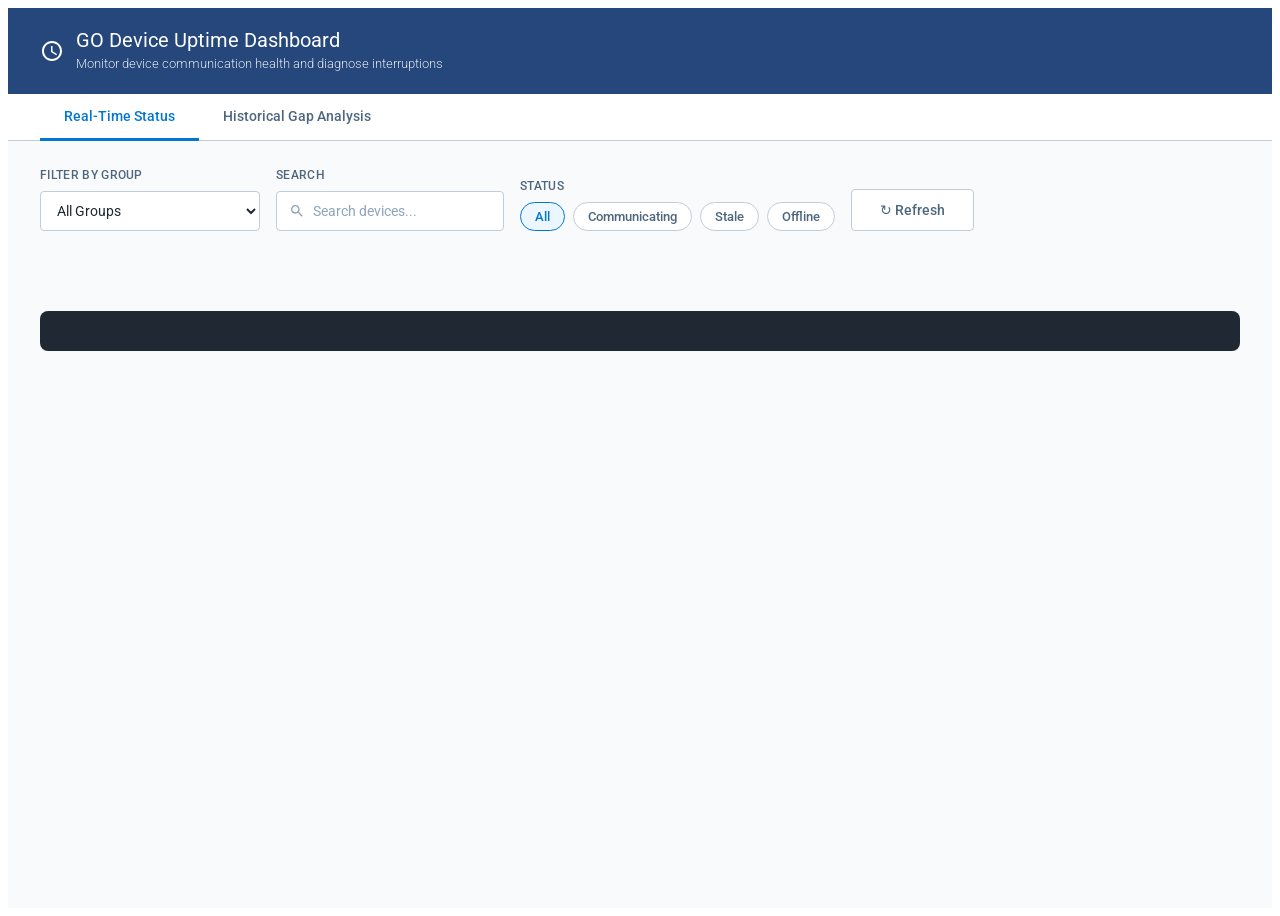
==== commit 68a8d074: "Add sortable columns, search filter, and status/cause filters - All columns in both tables are click" ====
--- a/docs/index.html
+++ b/docs/index.html
@@ -436,6 +436,81 @@
       overflow-y: auto;
     }
 
+    /* ── Sortable Headers ── */
+    #gudContainer .gud-table thead th.gud-sortable {
+      cursor: pointer;
+      user-select: none;
+    }
+    #gudContainer .gud-table thead th.gud-sortable:hover {
+      background: var(--backgrounds-hover);
+      color: var(--text-primary);
+    }
+    #gudContainer .gud-sort-icon {
+      display: inline-block;
+      margin-left: 4px;
+      font-size: 10px;
+      color: var(--text-placeholder);
+      vertical-align: middle;
+    }
+    #gudContainer .gud-sort-icon.active {
+      color: var(--action-primary--default);
+    }
+
+    /* ── Search Input ── */
+    #gudContainer .gud-search {
+      font-family: var(--main-font);
+      font-size: 14px;
+      line-height: 20px;
+      color: var(--text-primary);
+      padding: 9px 12px 9px 36px;
+      border: 1px solid var(--borders-general);
+      border-radius: 4px;
+      background: var(--backgrounds-main) url("data:image/svg+xml,%3Csvg xmlns='http://www.w3.org/2000/svg' width='16' height='16' fill='%238DA4B9' viewBox='0 0 24 24'%3E%3Cpath d='M15.5 14h-.79l-.28-.27A6.47 6.47 0 0 0 16 9.5 6.5 6.5 0 1 0 9.5 16c1.61 0 3.09-.59 4.23-1.57l.27.28v.79l5 4.99L20.49 19l-4.99-5zm-6 0C7.01 14 5 11.99 5 9.5S7.01 5 9.5 5 14 7.01 14 9.5 11.99 14 9.5 14z'/%3E%3C/svg%3E") no-repeat 12px center;
+      min-height: 40px;
+      min-width: 220px;
+      transition: border-color 0.15s, box-shadow 0.15s;
+    }
+    #gudContainer .gud-search::placeholder {
+      color: var(--text-placeholder);
+    }
+    #gudContainer .gud-search:hover {
+      border-color: var(--borders-form-field--hover);
+    }
+    #gudContainer .gud-search:focus {
+      outline: none;
+      border-color: var(--borders-form-field--active);
+      box-shadow: 0 0 0 3px rgba(0,120,211,0.15);
+    }
+
+    /* ── Status Filter Chips ── */
+    #gudContainer .gud-filter-chips {
+      display: flex;
+      gap: 8px;
+      align-items: center;
+      flex-wrap: wrap;
+    }
+    #gudContainer .gud-chip {
+      font-family: var(--main-font);
+      font-size: 13px;
+      font-weight: 500;
+      padding: 6px 14px;
+      border-radius: 20px;
+      border: 1px solid var(--borders-general);
+      background: var(--backgrounds-main);
+      color: var(--text-secondary);
+      cursor: pointer;
+      transition: all 0.15s;
+    }
+    #gudContainer .gud-chip:hover {
+      border-color: var(--borders-secondary);
+      background: var(--backgrounds-hover);
+    }
+    #gudContainer .gud-chip.active {
+      border-color: var(--action-primary--default);
+      background: var(--accents-general--main);
+      color: var(--action-primary--default);
+    }
+
     /* ── Empty State ── */
     #gudContainer .gud-empty {
       text-align: center;
@@ -492,6 +567,19 @@
             <option value="">All Groups</option>
           </select>
         </div>
+        <div class="gud-field">
+          <label>Search</label>
+          <input type="text" class="gud-search" id="deviceSearch" placeholder="Search devices..." oninput="filterDevices()">
+        </div>
+        <div class="gud-field">
+          <label>Status</label>
+          <div class="gud-filter-chips">
+            <button class="gud-chip active" data-status="" onclick="setStatusFilter(this, '')">All</button>
+            <button class="gud-chip" data-status="success" onclick="setStatusFilter(this, 'success')">Communicating</button>
+            <button class="gud-chip" data-status="warning" onclick="setStatusFilter(this, 'warning')">Stale</button>
+            <button class="gud-chip" data-status="error" onclick="setStatusFilter(this, 'error')">Offline</button>
+          </div>
+        </div>
         <button class="gud-btn gud-btn--secondary" id="btnRefresh" onclick="loadRealtimeStatus()">&#x21bb; Refresh</button>
       </div>
 
@@ -587,6 +675,14 @@
 var allStatusInfo = [];
 var allGroups = [];
 var mergedDevices = [];
+
+// Sorting state
+var deviceSort = { col: "status", dir: "asc" };  // default: offline first
+var gapSort = { col: "start", dir: "asc" };
+var statusFilter = "";  // "" = all, "success", "warning", "error"
+var lastGaps = [];  // store for re-sorting
+var lastFromISO = "";
+var lastToISO = "";
 
 // ============================================================
 //  MyGeotab Add-In Lifecycle
@@ -660,6 +756,13 @@
   return formatDuration(Date.now() - new Date(iso).getTime());
 }
 
+function sortIcon(col, sortState) {
+  if (sortState.col === col) {
+    return '<span class="gud-sort-icon active">' + (sortState.dir === "asc" ? "&#9650;" : "&#9660;") + '</span>';
+  }
+  return '<span class="gud-sort-icon">&#9650;&#9660;</span>';
+}
+
 // ============================================================
 //  TAB SWITCHING
 // ============================================================
@@ -669,6 +772,29 @@
   });
   document.getElementById("tab-realtime").classList.toggle("active", name === "realtime");
   document.getElementById("tab-historical").classList.toggle("active", name === "historical");
+}
+
+// ============================================================
+//  STATUS FILTER CHIPS
+// ============================================================
+function setStatusFilter(btn, value) {
+  statusFilter = value;
+  document.querySelectorAll("#gudContainer .gud-chip").forEach(function (c) { c.classList.remove("active"); });
+  btn.classList.add("active");
+  filterDevices();
+}
+
+// ============================================================
+//  DEVICE TABLE SORTING
+// ============================================================
+function sortDevicesBy(col) {
+  if (deviceSort.col === col) {
+    deviceSort.dir = deviceSort.dir === "asc" ? "desc" : "asc";
+  } else {
+    deviceSort.col = col;
+    deviceSort.dir = "asc";
+  }
+  filterDevices();
 }
 
 // ============================================================
@@ -762,25 +888,69 @@
 
 function filterDevices() {
   var gf = val("groupFilter");
+  var search = val("deviceSearch").toLowerCase();
   var filtered = mergedDevices;
+
+  // Group filter
   if (gf) {
-    filtered = mergedDevices.filter(function (d) {
+    filtered = filtered.filter(function (d) {
       return d.groups.some(function (g) { return g.id === gf; });
     });
   }
 
-  var order = { error: 0, warning: 1, success: 2 };
+  // Status chip filter
+  if (statusFilter) {
+    filtered = filtered.filter(function (d) { return d.statusClass === statusFilter; });
+  }
+
+  // Text search filter
+  if (search) {
+    filtered = filtered.filter(function (d) {
+      return d.name.toLowerCase().indexOf(search) >= 0 ||
+             d.serialNumber.toLowerCase().indexOf(search) >= 0 ||
+             d.status.toLowerCase().indexOf(search) >= 0;
+    });
+  }
+
+  // Sort
+  var statusOrder = { error: 0, warning: 1, success: 2 };
+  var col = deviceSort.col;
+  var dir = deviceSort.dir === "asc" ? 1 : -1;
+
   filtered.sort(function (a, b) {
-    var oa = order[a.statusClass] != null ? order[a.statusClass] : 9;
-    var ob = order[b.statusClass] != null ? order[b.statusClass] : 9;
-    if (oa !== ob) return oa - ob;
-    return a.name.localeCompare(b.name);
-  });
-
-  var total = filtered.length;
-  var green = filtered.filter(function (d) { return d.statusClass === "success"; }).length;
-  var yellow = filtered.filter(function (d) { return d.statusClass === "warning"; }).length;
-  var red = filtered.filter(function (d) { return d.statusClass === "error"; }).length;
+    var va, vb;
+    switch (col) {
+      case "name": va = a.name.toLowerCase(); vb = b.name.toLowerCase(); break;
+      case "serial": va = a.serialNumber.toLowerCase(); vb = b.serialNumber.toLowerCase(); break;
+      case "status":
+        va = statusOrder[a.statusClass] != null ? statusOrder[a.statusClass] : 9;
+        vb = statusOrder[b.statusClass] != null ? statusOrder[b.statusClass] : 9;
+        break;
+      case "lastComm":
+        va = a.lastComm ? new Date(a.lastComm).getTime() : 0;
+        vb = b.lastComm ? new Date(b.lastComm).getTime() : 0;
+        break;
+      case "timeSince": va = a.msSince; vb = b.msSince; break;
+      case "location":
+        va = (a.lat || 0) + (a.lng || 0);
+        vb = (b.lat || 0) + (b.lng || 0);
+        break;
+      default: va = a.name; vb = b.name;
+    }
+    if (va < vb) return -1 * dir;
+    if (va > vb) return 1 * dir;
+    return 0;
+  });
+
+  // KPI counts (from full group-filtered set, not search-filtered)
+  var allFiltered = mergedDevices;
+  if (gf) {
+    allFiltered = allFiltered.filter(function (d) { return d.groups.some(function (g) { return g.id === gf; }); });
+  }
+  var total = allFiltered.length;
+  var green = allFiltered.filter(function (d) { return d.statusClass === "success"; }).length;
+  var yellow = allFiltered.filter(function (d) { return d.statusClass === "warning"; }).length;
+  var red = allFiltered.filter(function (d) { return d.statusClass === "error"; }).length;
 
   document.getElementById("realtimeSummary").style.display = "flex";
   document.getElementById("totalDevices").textContent = total;
@@ -788,14 +958,20 @@
   document.getElementById("staleDevices").textContent = yellow;
   document.getElementById("offlineDevices").textContent = red;
 
-  var html = '<div class="gud-panel"><div class="gud-panel__header"><span class="gud-panel__title">All Devices (' + total + ')</span></div>' +
+  // Build table with sortable headers
+  var html = '<div class="gud-panel"><div class="gud-panel__header">' +
+    '<span class="gud-panel__title">Devices (' + filtered.length + (filtered.length !== total ? ' of ' + total : '') + ')</span></div>' +
     '<div class="gud-table-wrap"><table class="gud-table"><thead><tr>' +
-    '<th>Device Name</th><th>Serial Number</th><th>Status</th>' +
-    '<th>Last Data Received</th><th>Time Since Last Comm</th><th>Location</th>' +
+    '<th class="gud-sortable" onclick="sortDevicesBy(\'name\')">Device Name ' + sortIcon("name", deviceSort) + '</th>' +
+    '<th class="gud-sortable" onclick="sortDevicesBy(\'serial\')">Serial Number ' + sortIcon("serial", deviceSort) + '</th>' +
+    '<th class="gud-sortable" onclick="sortDevicesBy(\'status\')">Status ' + sortIcon("status", deviceSort) + '</th>' +
+    '<th class="gud-sortable" onclick="sortDevicesBy(\'lastComm\')">Last Data Received ' + sortIcon("lastComm", deviceSort) + '</th>' +
+    '<th class="gud-sortable" onclick="sortDevicesBy(\'timeSince\')">Time Since Last Comm ' + sortIcon("timeSince", deviceSort) + '</th>' +
+    '<th class="gud-sortable" onclick="sortDevicesBy(\'location\')">Location ' + sortIcon("location", deviceSort) + '</th>' +
     '</tr></thead><tbody>';
 
   if (filtered.length === 0) {
-    html += '<tr><td colspan="6" class="gud-empty">No devices found</td></tr>';
+    html += '<tr><td colspan="6" class="gud-empty">No devices match your filters</td></tr>';
   } else {
     filtered.forEach(function (d) {
       var loc = (d.lat != null && d.lng != null && d.lat !== 0 && d.lng !== 0)
@@ -932,7 +1108,21 @@
   return "Unknown - Possible Network Issue";
 }
 
+function sortGapsBy(col) {
+  if (gapSort.col === col) {
+    gapSort.dir = gapSort.dir === "asc" ? "desc" : "asc";
+  } else {
+    gapSort.col = col;
+    gapSort.dir = "asc";
+  }
+  renderGapResults(lastGaps, lastFromISO, lastToISO);
+}
+
 function renderGapResults(gaps, fromISO, toISO) {
+  lastGaps = gaps;
+  lastFromISO = fromISO;
+  lastToISO = toISO;
+
   var periodMs = new Date(toISO).getTime() - new Date(fromISO).getTime();
   var totalGapMs = gaps.reduce(function (sum, g) { return sum + g.durationMs; }, 0);
   var uptimePct = periodMs > 0 ? (((periodMs - totalGapMs) / periodMs) * 100).toFixed(1) : "100.0";
@@ -949,15 +1139,57 @@
   document.getElementById("longestGap").textContent = longest > 0 ? formatDuration(longest) : "-";
   document.getElementById("commonCause").textContent = gaps.length > 0 ? commonCause : "-";
 
-  var html = '<div class="gud-panel"><div class="gud-panel__header"><span class="gud-panel__title">Communication Gaps (' + gaps.length + ')</span></div>' +
+  // Apply cause filter
+  var causeFilterVal = val("causeFilter");
+  var filtered = gaps;
+  if (causeFilterVal) {
+    filtered = gaps.filter(function (g) { return g.cause === causeFilterVal; });
+  }
+
+  // Sort
+  var col = gapSort.col;
+  var dir = gapSort.dir === "asc" ? 1 : -1;
+  var sorted = filtered.slice().sort(function (a, b) {
+    var va, vb;
+    switch (col) {
+      case "start": va = new Date(a.start).getTime(); vb = new Date(b.start).getTime(); break;
+      case "end": va = new Date(a.end).getTime(); vb = new Date(b.end).getTime(); break;
+      case "duration": va = a.durationMs; vb = b.durationMs; break;
+      case "cause": va = (a.cause || "").toLowerCase(); vb = (b.cause || "").toLowerCase(); break;
+      default: va = new Date(a.start).getTime(); vb = new Date(b.start).getTime();
+    }
+    if (va < vb) return -1 * dir;
+    if (va > vb) return 1 * dir;
+    return 0;
+  });
+
+  // Build cause filter dropdown
+  var causeOptions = '<option value="">All Causes</option>';
+  var uniqueCauses = {};
+  gaps.forEach(function (g) { if (g.cause) uniqueCauses[g.cause] = true; });
+  Object.keys(uniqueCauses).sort().forEach(function (c) {
+    causeOptions += '<option value="' + escHtml(c) + '"' + (causeFilterVal === c ? ' selected' : '') + '>' + escHtml(c) + '</option>';
+  });
+
+  var html = '<div class="gud-panel"><div class="gud-panel__header">' +
+    '<span class="gud-panel__title">Communication Gaps (' + sorted.length + (sorted.length !== gaps.length ? ' of ' + gaps.length : '') + ')</span>' +
+    '<select id="causeFilter" onchange="renderGapResults(lastGaps, lastFromISO, lastToISO)" style="font-family:var(--main-font);font-size:13px;padding:6px 10px;border:1px solid var(--borders-general);border-radius:4px;background:var(--backgrounds-main);color:var(--text-primary);min-width:180px;">' +
+    causeOptions + '</select></div>' +
     '<div class="gud-table-wrap"><table class="gud-table"><thead><tr>' +
-    '<th>#</th><th>Gap Start</th><th>Gap End</th><th>Duration</th><th>Probable Cause</th>' +
+    '<th>#</th>' +
+    '<th class="gud-sortable" onclick="sortGapsBy(\'start\')">Gap Start ' + sortIcon("start", gapSort) + '</th>' +
+    '<th class="gud-sortable" onclick="sortGapsBy(\'end\')">Gap End ' + sortIcon("end", gapSort) + '</th>' +
+    '<th class="gud-sortable" onclick="sortGapsBy(\'duration\')">Duration ' + sortIcon("duration", gapSort) + '</th>' +
+    '<th class="gud-sortable" onclick="sortGapsBy(\'cause\')">Probable Cause ' + sortIcon("cause", gapSort) + '</th>' +
     '</tr></thead><tbody>';
 
-  if (gaps.length === 0) {
-    html += '<tr><td colspan="5" class="gud-empty" style="color:var(--accents-success--detail);">No communication gaps detected — device had continuous uptime during this period.</td></tr>';
+  if (sorted.length === 0) {
+    var emptyMsg = gaps.length === 0
+      ? 'No communication gaps detected — device had continuous uptime during this period.'
+      : 'No gaps match the selected cause filter.';
+    html += '<tr><td colspan="5" class="gud-empty" style="color:var(--accents-success--detail);">' + emptyMsg + '</td></tr>';
   } else {
-    gaps.forEach(function (g, i) {
+    sorted.forEach(function (g, i) {
       html += '<tr><td>' + (i + 1) + '</td>' +
         '<td>' + formatDateTime(g.start) + '</td>' +
         '<td>' + formatDateTime(g.end) + '</td>' +
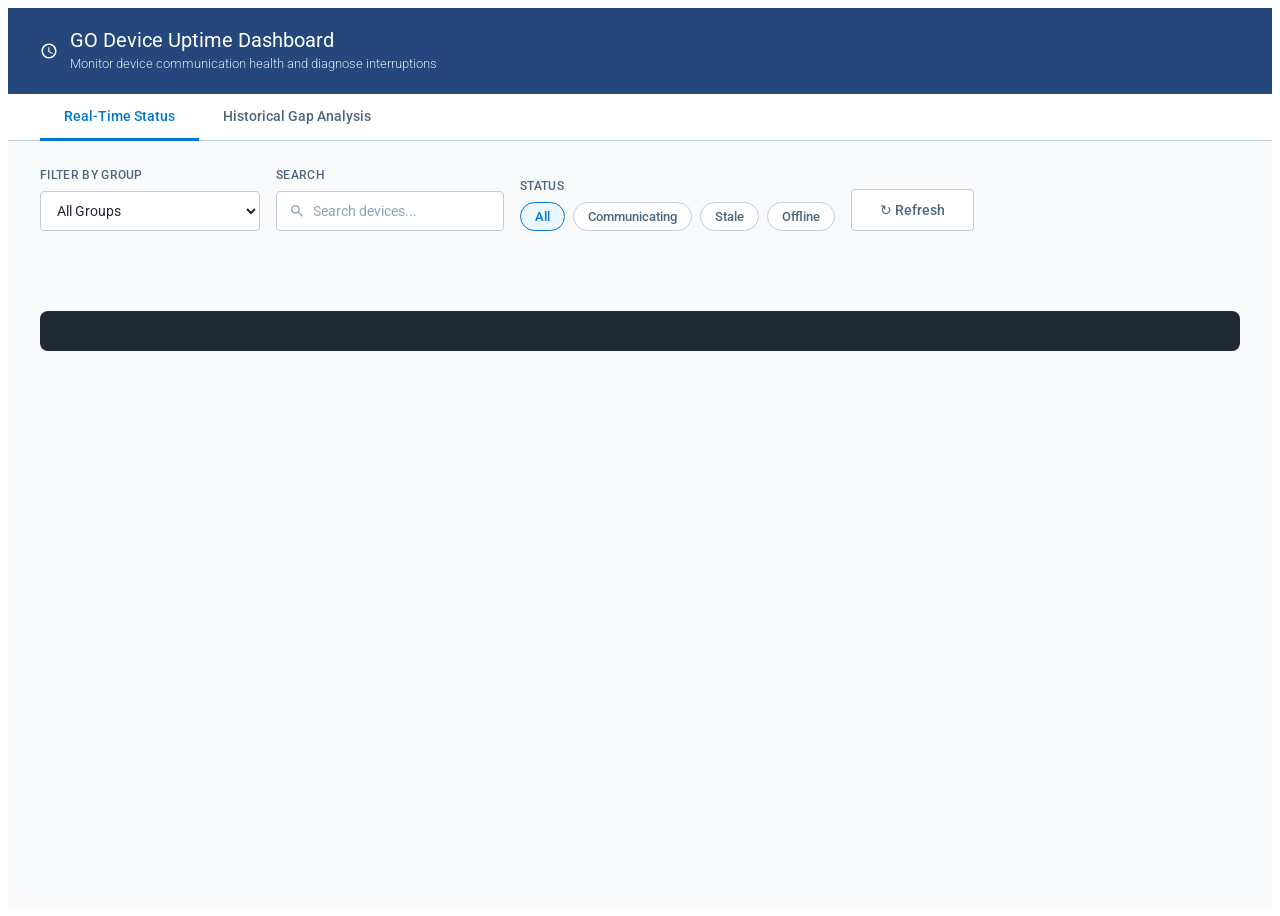
==== commit eacd0520: "Reduce header icon size from 24px to 18px Co-Authored-By: Claude Opus 4.6 <noreply@anthropic.com>" ====
--- a/docs/index.html
+++ b/docs/index.html
@@ -94,8 +94,8 @@
       margin: 2px 0 0 0;
     }
     #gudContainer .gud-header-icon {
-      width: 24px;
-      height: 24px;
+      width: 18px;
+      height: 18px;
       fill: var(--text-reverse-primary);
       margin-right: 12px;
       flex-shrink: 0;
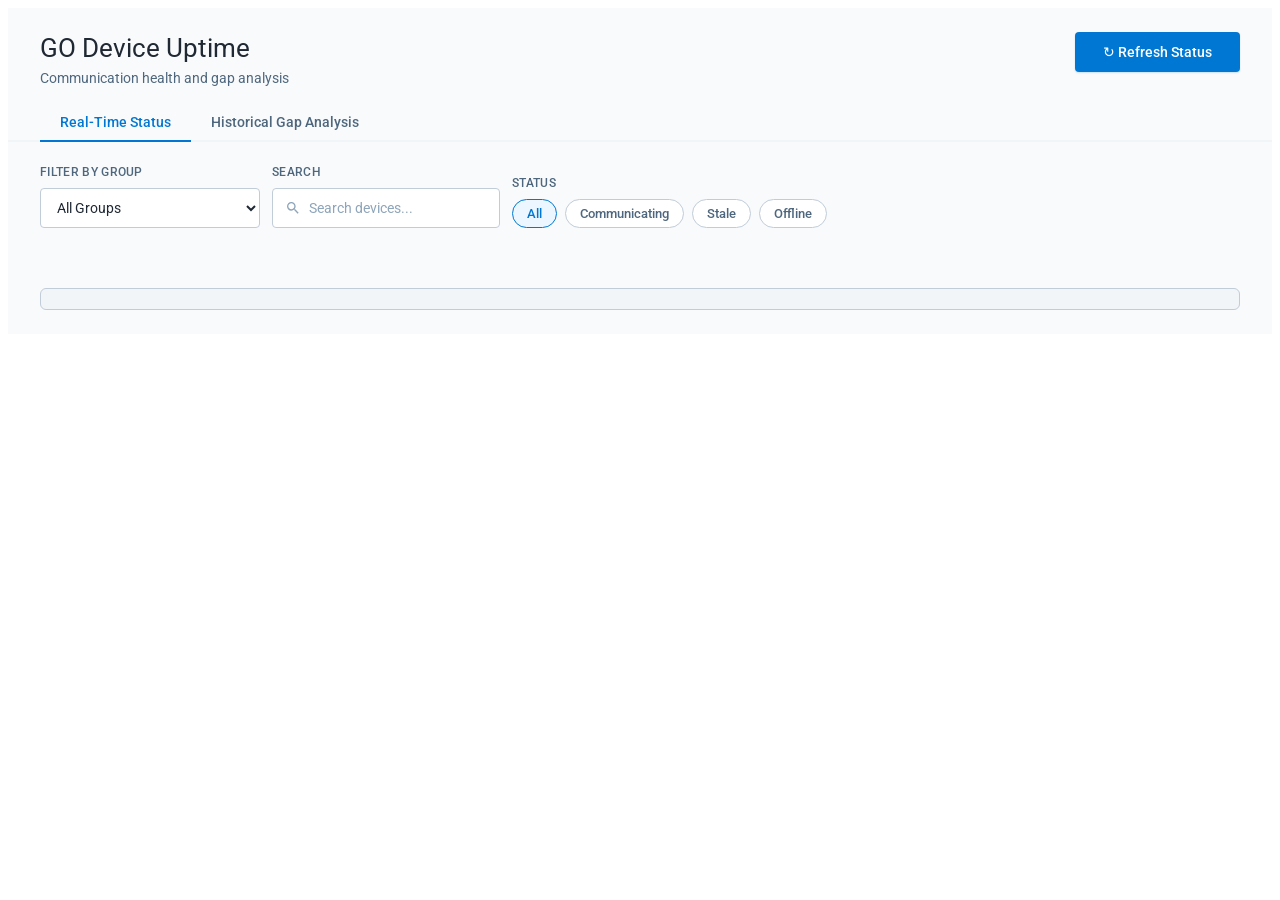
==== commit c6ba6734: "Redesign layout to match native MyGeotab page style Replace navy brand header with clean inline titl" ====
--- a/docs/index.html
+++ b/docs/index.html
@@ -68,53 +68,39 @@
       line-height: 20px;
       color: var(--text-primary);
       background: var(--backgrounds-content-0);
-      min-height: 100vh;
-    }
-
-    /* ── Page Header (Brand Bar) ── */
-    #gudContainer .gud-page-header {
-      background: var(--backgrounds-primary-brand);
-      padding: 20px 32px;
+    }
+
+    /* ── Page Title (native MyGeotab style) ── */
+    #gudContainer .gud-page-title-bar {
+      padding: 24px 32px 0;
       display: flex;
-      align-items: center;
+      align-items: flex-start;
       justify-content: space-between;
     }
-    #gudContainer .gud-page-header h1 {
-      font-size: 20px;
+    #gudContainer .gud-page-title-bar h1 {
+      font-size: 26px;
       font-weight: 400;
-      color: var(--text-reverse-primary);
+      color: var(--text-primary);
       margin: 0;
-      line-height: 24px;
-    }
-    #gudContainer .gud-page-header p {
-      font-size: 13px;
-      font-weight: 300;
-      color: var(--text-reverse-primary);
-      opacity: 0.85;
-      margin: 2px 0 0 0;
-    }
-    #gudContainer .gud-header-icon {
-      width: 18px;
-      height: 18px;
-      fill: var(--text-reverse-primary);
-      margin-right: 12px;
-      flex-shrink: 0;
-    }
-    #gudContainer .gud-header-left {
-      display: flex;
-      align-items: center;
+      line-height: 32px;
+    }
+    #gudContainer .gud-page-title-bar p {
+      font-size: 14px;
+      font-weight: 400;
+      color: var(--text-secondary);
+      margin: 4px 0 0 0;
     }
 
     /* ── Tab Bar ── */
     #gudContainer .gud-tab-bar {
-      background: var(--backgrounds-main);
-      border-bottom: 1px solid var(--borders-general);
       padding: 0 32px;
       display: flex;
       gap: 0;
+      border-bottom: 2px solid var(--backgrounds-content-1);
+      margin-top: 16px;
     }
     #gudContainer .gud-tab-btn {
-      padding: 14px 24px;
+      padding: 10px 20px;
       font-family: var(--main-font);
       font-size: 14px;
       font-weight: 500;
@@ -122,8 +108,8 @@
       border: none;
       background: none;
       cursor: pointer;
-      border-bottom: 3px solid transparent;
-      margin-bottom: -1px;
+      border-bottom: 2px solid transparent;
+      margin-bottom: -2px;
       transition: color 0.15s, border-color 0.15s;
     }
     #gudContainer .gud-tab-btn:hover {
@@ -138,7 +124,7 @@
     #gudContainer .gud-content {
       max-width: 1440px;
       margin: 0 auto;
-      padding: 24px 32px 32px;
+      padding: 20px 32px 24px;
     }
     #gudContainer .gud-tab-content {
       display: none;
@@ -151,8 +137,8 @@
     #gudContainer .gud-toolbar {
       display: flex;
       align-items: flex-end;
-      gap: 16px;
-      margin-bottom: 24px;
+      gap: 12px;
+      margin-bottom: 20px;
       flex-wrap: wrap;
     }
     #gudContainer .gud-field {
@@ -240,17 +226,16 @@
     #gudContainer .gud-kpi-row {
       display: flex;
       gap: 16px;
-      margin-bottom: 24px;
+      margin-bottom: 20px;
       flex-wrap: wrap;
     }
     #gudContainer .gud-kpi-card {
       flex: 1;
-      min-width: 180px;
+      min-width: 160px;
       background: var(--backgrounds-main);
       border: 1px solid var(--borders-general);
       border-radius: 8px;
-      padding: 20px 24px;
-      box-shadow: 0 1px 3px rgba(31,40,51,0.06), 0 1px 2px rgba(31,40,51,0.04);
+      padding: 16px 20px;
     }
     #gudContainer .gud-kpi-card__label {
       font-size: 11px;
@@ -258,13 +243,13 @@
       text-transform: uppercase;
       letter-spacing: 0.32px;
       color: var(--text-secondary);
-      margin-bottom: 8px;
+      margin-bottom: 4px;
     }
     #gudContainer .gud-kpi-card__value {
-      font-size: 28px;
-      font-weight: 700;
+      font-size: 24px;
+      font-weight: 600;
       color: var(--text-primary);
-      line-height: 1.1;
+      line-height: 1.2;
     }
     #gudContainer .gud-kpi-card--success .gud-kpi-card__value { color: var(--accents-success--detail); }
     #gudContainer .gud-kpi-card--warning .gud-kpi-card__value { color: var(--accents-warning--detail); }
@@ -275,23 +260,22 @@
       background: var(--backgrounds-main);
       border: 1px solid var(--borders-general);
       border-radius: 8px;
-      box-shadow: 0 1px 3px rgba(31,40,51,0.06), 0 1px 2px rgba(31,40,51,0.04);
       overflow: hidden;
       margin-bottom: 24px;
     }
     #gudContainer .gud-panel__header {
-      background: var(--backgrounds-content-1);
+      background: var(--backgrounds-main);
       border-bottom: 1px solid var(--borders-general);
-      padding: 14px 24px;
+      padding: 12px 20px;
       display: flex;
       align-items: center;
       justify-content: space-between;
     }
     #gudContainer .gud-panel__title {
-      font-size: 16px;
+      font-size: 14px;
       font-weight: 500;
       color: var(--text-primary);
-      line-height: 24px;
+      line-height: 20px;
     }
 
     /* ── Tables ── */
@@ -420,19 +404,19 @@
     }
     @keyframes gudSpin { to { transform: rotate(360deg); } }
 
-    /* ── Status Banner (log output) ── */
+    /* ── Status Log (collapsible debug) ── */
     #gudContainer .gud-status-log {
-      margin-top: 24px;
-      padding: 14px 20px;
-      background: var(--backgrounds-reverse-1);
-      color: #8ec07c;
+      margin-top: 16px;
+      padding: 10px 16px;
+      background: var(--backgrounds-content-1);
+      color: var(--text-secondary);
       font-family: var(--main-font-data);
-      font-size: 12px;
-      line-height: 18px;
-      border-radius: 8px;
+      font-size: 11px;
+      line-height: 16px;
+      border-radius: 6px;
+      border: 1px solid var(--borders-general);
       white-space: pre-wrap;
-      min-height: 40px;
-      max-height: 180px;
+      max-height: 120px;
       overflow-y: auto;
     }
 
@@ -534,17 +518,13 @@
 
 <div id="gudContainer">
 
-  <!-- Page Header -->
-  <div class="gud-page-header">
-    <div class="gud-header-left">
-      <svg class="gud-header-icon" viewBox="0 0 24 24" fill="currentColor">
-        <path d="M11.99 2C6.47 2 2 6.48 2 12s4.47 10 9.99 10C17.52 22 22 17.52 22 12S17.52 2 11.99 2zM12 20c-4.42 0-8-3.58-8-8s3.58-8 8-8 8 3.58 8 8-3.58 8-8 8zm.5-13H11v6l5.25 3.15.75-1.23-4.5-2.67z"/>
-      </svg>
-      <div>
-        <h1>GO Device Uptime Dashboard</h1>
-        <p>Monitor device communication health and diagnose interruptions</p>
-      </div>
+  <!-- Page Title -->
+  <div class="gud-page-title-bar">
+    <div>
+      <h1>GO Device Uptime</h1>
+      <p>Communication health and gap analysis</p>
     </div>
+    <button class="gud-btn gud-btn--primary" id="btnRefresh" onclick="loadRealtimeStatus()">&#x21bb; Refresh Status</button>
   </div>
 
   <!-- Tab Bar -->
@@ -580,7 +560,6 @@
             <button class="gud-chip" data-status="error" onclick="setStatusFilter(this, 'error')">Offline</button>
           </div>
         </div>
-        <button class="gud-btn gud-btn--secondary" id="btnRefresh" onclick="loadRealtimeStatus()">&#x21bb; Refresh</button>
       </div>
 
       <!-- KPI Cards -->
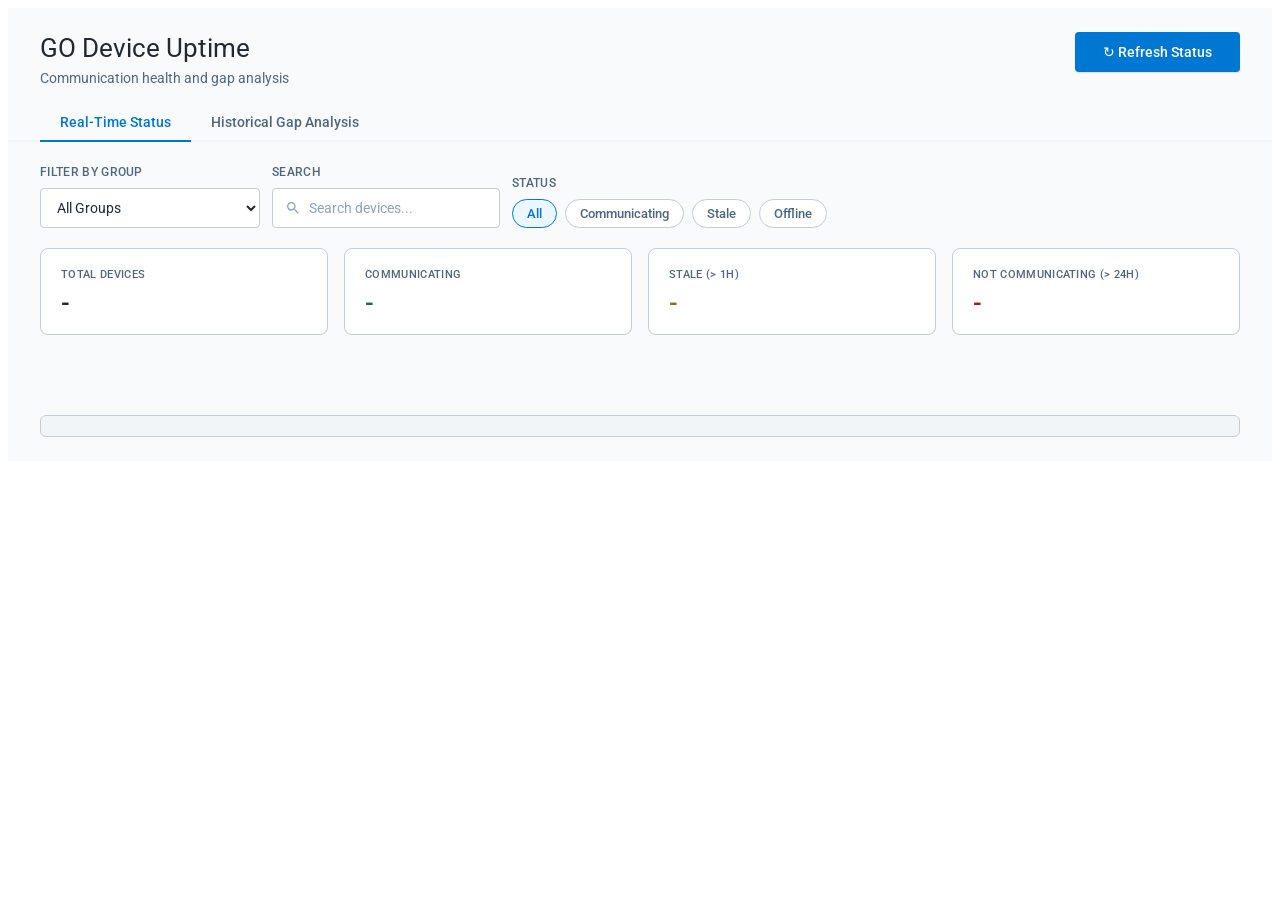
==== commit eea9d699: "Fix CSS specificity for MyGeotab Add-In context Use doubled-ID selector (#gudContainer#gudContainer)" ====
--- a/docs/index.html
+++ b/docs/index.html
@@ -55,452 +55,471 @@
       --main-font-data: "Roboto Mono", "Segoe UI Mono", monospace;
     }
 
-    /* — Reset scoped to container — */
-    #gudContainer *, #gudContainer *::before, #gudContainer *::after {
-      box-sizing: border-box;
-      margin: 0;
-      padding: 0;
-    }
-
-    #gudContainer {
-      font-family: var(--main-font);
-      font-size: 14px;
-      line-height: 20px;
-      color: var(--text-primary);
-      background: var(--backgrounds-content-0);
+    /* — Reset scoped to container (doubled-ID for MyGeotab specificity) — */
+    #gudContainer#gudContainer *,
+    #gudContainer#gudContainer *::before,
+    #gudContainer#gudContainer *::after {
+      box-sizing: border-box !important;
+    }
+
+    #gudContainer#gudContainer {
+      font-family: var(--main-font) !important;
+      font-size: 14px !important;
+      line-height: 20px !important;
+      color: var(--text-primary) !important;
+      background: var(--backgrounds-content-0) !important;
+    }
+
+    #gudContainer#gudContainer h1,
+    #gudContainer#gudContainer h2,
+    #gudContainer#gudContainer h3,
+    #gudContainer#gudContainer p {
+      font-family: var(--main-font) !important;
+      margin: 0 !important;
+      padding: 0 !important;
     }
 
     /* ── Page Title (native MyGeotab style) ── */
-    #gudContainer .gud-page-title-bar {
-      padding: 24px 32px 0;
-      display: flex;
-      align-items: flex-start;
-      justify-content: space-between;
-    }
-    #gudContainer .gud-page-title-bar h1 {
-      font-size: 26px;
-      font-weight: 400;
-      color: var(--text-primary);
-      margin: 0;
-      line-height: 32px;
-    }
-    #gudContainer .gud-page-title-bar p {
-      font-size: 14px;
-      font-weight: 400;
-      color: var(--text-secondary);
-      margin: 4px 0 0 0;
+    #gudContainer#gudContainer .gud-page-title-bar {
+      padding: 24px 32px 0 !important;
+      display: flex !important;
+      align-items: flex-start !important;
+      justify-content: space-between !important;
+    }
+    #gudContainer#gudContainer .gud-page-title-bar h1 {
+      font-size: 26px !important;
+      font-weight: 400 !important;
+      color: var(--text-primary) !important;
+      margin: 0 !important;
+      line-height: 32px !important;
+    }
+    #gudContainer#gudContainer .gud-page-title-bar p {
+      font-size: 14px !important;
+      font-weight: 400 !important;
+      color: var(--text-secondary) !important;
+      margin: 4px 0 0 0 !important;
     }
 
     /* ── Tab Bar ── */
-    #gudContainer .gud-tab-bar {
-      padding: 0 32px;
-      display: flex;
-      gap: 0;
-      border-bottom: 2px solid var(--backgrounds-content-1);
-      margin-top: 16px;
-    }
-    #gudContainer .gud-tab-btn {
-      padding: 10px 20px;
-      font-family: var(--main-font);
-      font-size: 14px;
-      font-weight: 500;
-      color: var(--text-secondary);
-      border: none;
-      background: none;
-      cursor: pointer;
-      border-bottom: 2px solid transparent;
-      margin-bottom: -2px;
-      transition: color 0.15s, border-color 0.15s;
-    }
-    #gudContainer .gud-tab-btn:hover {
-      color: var(--action-primary--default);
-    }
-    #gudContainer .gud-tab-btn.active {
-      color: var(--action-primary--default);
-      border-bottom-color: var(--action-primary--default);
+    #gudContainer#gudContainer .gud-tab-bar {
+      padding: 0 32px !important;
+      display: flex !important;
+      gap: 0 !important;
+      border-bottom: 2px solid var(--backgrounds-content-1) !important;
+      margin-top: 16px !important;
+      background: none !important;
+    }
+    #gudContainer#gudContainer .gud-tab-btn {
+      padding: 10px 20px !important;
+      font-family: var(--main-font) !important;
+      font-size: 14px !important;
+      font-weight: 500 !important;
+      color: var(--text-secondary) !important;
+      border: none !important;
+      background: none !important;
+      cursor: pointer !important;
+      border-bottom: 2px solid transparent !important;
+      margin-bottom: -2px !important;
+      transition: color 0.15s, border-color 0.15s !important;
+      border-radius: 0 !important;
+      box-shadow: none !important;
+      outline: none !important;
+    }
+    #gudContainer#gudContainer .gud-tab-btn:hover {
+      color: var(--action-primary--default) !important;
+      background: none !important;
+    }
+    #gudContainer#gudContainer .gud-tab-btn.active {
+      color: var(--action-primary--default) !important;
+      border-bottom-color: var(--action-primary--default) !important;
     }
 
     /* ── Content Area ── */
-    #gudContainer .gud-content {
-      max-width: 1440px;
-      margin: 0 auto;
-      padding: 20px 32px 24px;
-    }
-    #gudContainer .gud-tab-content {
-      display: none;
-    }
-    #gudContainer .gud-tab-content.active {
-      display: block;
+    #gudContainer#gudContainer .gud-content {
+      max-width: 1440px !important;
+      margin: 0 auto !important;
+      padding: 20px 32px 24px !important;
+    }
+    #gudContainer#gudContainer .gud-tab-content {
+      display: none !important;
+    }
+    #gudContainer#gudContainer .gud-tab-content.active {
+      display: block !important;
     }
 
     /* ── Controls Toolbar ── */
-    #gudContainer .gud-toolbar {
-      display: flex;
-      align-items: flex-end;
-      gap: 12px;
-      margin-bottom: 20px;
-      flex-wrap: wrap;
-    }
-    #gudContainer .gud-field {
-      display: flex;
-      flex-direction: column;
-      gap: 6px;
-    }
-    #gudContainer .gud-field label {
-      font-size: 12px;
-      font-weight: 500;
-      color: var(--text-secondary);
-      text-transform: uppercase;
-      letter-spacing: 0.32px;
-    }
-    #gudContainer .gud-field select,
-    #gudContainer .gud-field input[type="datetime-local"],
-    #gudContainer .gud-field input[type="number"] {
-      font-family: var(--main-font);
-      font-size: 14px;
-      line-height: 20px;
-      color: var(--text-primary);
-      padding: 9px 12px;
-      border: 1px solid var(--borders-general);
-      border-radius: 4px;
-      background: var(--backgrounds-main);
-      min-height: 40px;
-      transition: border-color 0.15s, box-shadow 0.15s;
-    }
-    #gudContainer .gud-field select:hover,
-    #gudContainer .gud-field input:hover {
-      border-color: var(--borders-form-field--hover);
-    }
-    #gudContainer .gud-field select:focus,
-    #gudContainer .gud-field input:focus {
-      outline: none;
-      border-color: var(--borders-form-field--active);
-      box-shadow: 0 0 0 3px rgba(0,120,211,0.15);
-    }
-    #gudContainer .gud-field select {
-      min-width: 220px;
+    #gudContainer#gudContainer .gud-toolbar {
+      display: flex !important;
+      align-items: flex-end !important;
+      gap: 12px !important;
+      margin-bottom: 20px !important;
+      flex-wrap: wrap !important;
+    }
+    #gudContainer#gudContainer .gud-field {
+      display: flex !important;
+      flex-direction: column !important;
+      gap: 6px !important;
+    }
+    #gudContainer#gudContainer .gud-field label {
+      font-size: 12px !important;
+      font-weight: 500 !important;
+      color: var(--text-secondary) !important;
+      text-transform: uppercase !important;
+      letter-spacing: 0.32px !important;
+    }
+    #gudContainer#gudContainer .gud-field select,
+    #gudContainer#gudContainer .gud-field input[type="datetime-local"],
+    #gudContainer#gudContainer .gud-field input[type="number"] {
+      font-family: var(--main-font) !important;
+      font-size: 14px !important;
+      line-height: 20px !important;
+      color: var(--text-primary) !important;
+      padding: 9px 12px !important;
+      border: 1px solid var(--borders-general) !important;
+      border-radius: 4px !important;
+      background: var(--backgrounds-main) !important;
+      min-height: 40px !important;
+      transition: border-color 0.15s, box-shadow 0.15s !important;
+      -webkit-appearance: auto !important;
+      appearance: auto !important;
+    }
+    #gudContainer#gudContainer .gud-field select:hover,
+    #gudContainer#gudContainer .gud-field input:hover {
+      border-color: var(--borders-form-field--hover) !important;
+    }
+    #gudContainer#gudContainer .gud-field select:focus,
+    #gudContainer#gudContainer .gud-field input:focus {
+      outline: none !important;
+      border-color: var(--borders-form-field--active) !important;
+      box-shadow: 0 0 0 3px rgba(0,120,211,0.15) !important;
+    }
+    #gudContainer#gudContainer .gud-field select {
+      min-width: 220px !important;
     }
 
     /* ── Buttons ── */
-    #gudContainer .gud-btn {
-      font-family: var(--main-font);
-      font-size: 14px;
-      font-weight: 500;
-      line-height: 20px;
-      padding: 10px 28px;
-      min-height: 40px;
-      border-radius: 4px;
-      border: none;
-      cursor: pointer;
-      transition: background 0.15s, box-shadow 0.15s;
-    }
-    #gudContainer .gud-btn--primary {
-      background: var(--action-primary--default);
-      color: var(--text-reverse-primary);
-      box-shadow: 0 1px 2px rgba(0,120,211,0.2);
-    }
-    #gudContainer .gud-btn--primary:hover {
-      background: var(--action-primary--hover);
-      box-shadow: 0 2px 4px rgba(0,120,211,0.3);
-    }
-    #gudContainer .gud-btn--primary:active {
-      background: var(--action-primary--active);
-    }
-    #gudContainer .gud-btn--primary:disabled {
-      background: var(--backgrounds-field-disabled);
-      color: var(--text-button-disabled);
-      cursor: not-allowed;
-      box-shadow: none;
-    }
-    #gudContainer .gud-btn--secondary {
-      background: var(--backgrounds-main);
-      color: var(--action-secondary--default);
-      border: 1px solid var(--borders-general);
-    }
-    #gudContainer .gud-btn--secondary:hover {
-      background: var(--action-tertiary--hover);
-      border-color: var(--borders-secondary);
+    #gudContainer#gudContainer .gud-btn {
+      font-family: var(--main-font) !important;
+      font-size: 14px !important;
+      font-weight: 500 !important;
+      line-height: 20px !important;
+      padding: 10px 28px !important;
+      min-height: 40px !important;
+      border-radius: 4px !important;
+      border: none !important;
+      cursor: pointer !important;
+      transition: background 0.15s, box-shadow 0.15s !important;
+      text-decoration: none !important;
+    }
+    #gudContainer#gudContainer .gud-btn--primary {
+      background: var(--action-primary--default) !important;
+      color: var(--text-reverse-primary) !important;
+      box-shadow: 0 1px 2px rgba(0,120,211,0.2) !important;
+    }
+    #gudContainer#gudContainer .gud-btn--primary:hover {
+      background: var(--action-primary--hover) !important;
+      box-shadow: 0 2px 4px rgba(0,120,211,0.3) !important;
+    }
+    #gudContainer#gudContainer .gud-btn--primary:active {
+      background: var(--action-primary--active) !important;
+    }
+    #gudContainer#gudContainer .gud-btn--primary:disabled {
+      background: var(--backgrounds-field-disabled) !important;
+      color: var(--text-button-disabled) !important;
+      cursor: not-allowed !important;
+      box-shadow: none !important;
+    }
+    #gudContainer#gudContainer .gud-btn--secondary {
+      background: var(--backgrounds-main) !important;
+      color: var(--action-secondary--default) !important;
+      border: 1px solid var(--borders-general) !important;
+    }
+    #gudContainer#gudContainer .gud-btn--secondary:hover {
+      background: var(--action-tertiary--hover) !important;
+      border-color: var(--borders-secondary) !important;
     }
 
     /* ── KPI Summary Cards ── */
-    #gudContainer .gud-kpi-row {
-      display: flex;
-      gap: 16px;
-      margin-bottom: 20px;
-      flex-wrap: wrap;
-    }
-    #gudContainer .gud-kpi-card {
-      flex: 1;
-      min-width: 160px;
-      background: var(--backgrounds-main);
-      border: 1px solid var(--borders-general);
-      border-radius: 8px;
-      padding: 16px 20px;
-    }
-    #gudContainer .gud-kpi-card__label {
-      font-size: 11px;
-      font-weight: 500;
-      text-transform: uppercase;
-      letter-spacing: 0.32px;
-      color: var(--text-secondary);
-      margin-bottom: 4px;
-    }
-    #gudContainer .gud-kpi-card__value {
-      font-size: 24px;
-      font-weight: 600;
-      color: var(--text-primary);
-      line-height: 1.2;
-    }
-    #gudContainer .gud-kpi-card--success .gud-kpi-card__value { color: var(--accents-success--detail); }
-    #gudContainer .gud-kpi-card--warning .gud-kpi-card__value { color: var(--accents-warning--detail); }
-    #gudContainer .gud-kpi-card--error .gud-kpi-card__value { color: var(--accents-error--detail); }
+    #gudContainer#gudContainer .gud-kpi-row {
+      display: flex !important;
+      gap: 16px !important;
+      margin-bottom: 20px !important;
+      flex-wrap: wrap !important;
+    }
+    #gudContainer#gudContainer .gud-kpi-card {
+      flex: 1 !important;
+      min-width: 160px !important;
+      background: var(--backgrounds-main) !important;
+      border: 1px solid var(--borders-general) !important;
+      border-radius: 8px !important;
+      padding: 16px 20px !important;
+    }
+    #gudContainer#gudContainer .gud-kpi-card__label {
+      font-size: 11px !important;
+      font-weight: 500 !important;
+      text-transform: uppercase !important;
+      letter-spacing: 0.32px !important;
+      color: var(--text-secondary) !important;
+      margin-bottom: 4px !important;
+    }
+    #gudContainer#gudContainer .gud-kpi-card__value {
+      font-size: 24px !important;
+      font-weight: 600 !important;
+      color: var(--text-primary) !important;
+      line-height: 1.2 !important;
+    }
+    #gudContainer#gudContainer .gud-kpi-card--success .gud-kpi-card__value { color: var(--accents-success--detail) !important; }
+    #gudContainer#gudContainer .gud-kpi-card--warning .gud-kpi-card__value { color: var(--accents-warning--detail) !important; }
+    #gudContainer#gudContainer .gud-kpi-card--error .gud-kpi-card__value { color: var(--accents-error--detail) !important; }
 
     /* ── Panel / Card ── */
-    #gudContainer .gud-panel {
-      background: var(--backgrounds-main);
-      border: 1px solid var(--borders-general);
-      border-radius: 8px;
-      overflow: hidden;
-      margin-bottom: 24px;
-    }
-    #gudContainer .gud-panel__header {
-      background: var(--backgrounds-main);
-      border-bottom: 1px solid var(--borders-general);
-      padding: 12px 20px;
-      display: flex;
-      align-items: center;
-      justify-content: space-between;
-    }
-    #gudContainer .gud-panel__title {
-      font-size: 14px;
-      font-weight: 500;
-      color: var(--text-primary);
-      line-height: 20px;
+    #gudContainer#gudContainer .gud-panel {
+      background: var(--backgrounds-main) !important;
+      border: 1px solid var(--borders-general) !important;
+      border-radius: 8px !important;
+      overflow: hidden !important;
+      margin-bottom: 24px !important;
+    }
+    #gudContainer#gudContainer .gud-panel__header {
+      background: var(--backgrounds-main) !important;
+      border-bottom: 1px solid var(--borders-general) !important;
+      padding: 12px 20px !important;
+      display: flex !important;
+      align-items: center !important;
+      justify-content: space-between !important;
+    }
+    #gudContainer#gudContainer .gud-panel__title {
+      font-size: 14px !important;
+      font-weight: 500 !important;
+      color: var(--text-primary) !important;
+      line-height: 20px !important;
     }
 
     /* ── Tables ── */
-    #gudContainer .gud-table-wrap {
-      overflow-x: auto;
-    }
-    #gudContainer .gud-table {
-      width: 100%;
-      border-collapse: collapse;
-    }
-    #gudContainer .gud-table thead th {
-      background: var(--backgrounds-content-1);
-      font-size: 12px;
-      font-weight: 500;
-      text-transform: uppercase;
-      letter-spacing: 0.32px;
-      color: var(--text-secondary);
-      padding: 12px 16px;
-      text-align: left;
-      border-bottom: 1px solid var(--borders-general);
-      position: sticky;
-      top: 0;
-      z-index: 1;
-      white-space: nowrap;
-    }
-    #gudContainer .gud-table tbody td {
-      padding: 10px 16px;
-      border-bottom: 1px solid var(--backgrounds-content-1);
-      font-family: var(--main-font-data);
-      font-size: 13px;
-      line-height: 18px;
-      color: var(--text-primary);
-    }
-    #gudContainer .gud-table tbody tr:last-child td {
-      border-bottom: none;
-    }
-    #gudContainer .gud-table tbody tr:nth-child(even) {
-      background: var(--backgrounds-content-0);
-    }
-    #gudContainer .gud-table tbody tr:hover {
-      background: var(--accents-general--main);
+    #gudContainer#gudContainer .gud-table-wrap {
+      overflow-x: auto !important;
+    }
+    #gudContainer#gudContainer .gud-table {
+      width: 100% !important;
+      border-collapse: collapse !important;
+    }
+    #gudContainer#gudContainer .gud-table thead th {
+      background: var(--backgrounds-content-1) !important;
+      font-size: 12px !important;
+      font-weight: 500 !important;
+      text-transform: uppercase !important;
+      letter-spacing: 0.32px !important;
+      color: var(--text-secondary) !important;
+      padding: 12px 16px !important;
+      text-align: left !important;
+      border-bottom: 1px solid var(--borders-general) !important;
+      position: sticky !important;
+      top: 0 !important;
+      z-index: 1 !important;
+      white-space: nowrap !important;
+    }
+    #gudContainer#gudContainer .gud-table tbody td {
+      padding: 10px 16px !important;
+      border-bottom: 1px solid var(--backgrounds-content-1) !important;
+      font-family: var(--main-font-data) !important;
+      font-size: 13px !important;
+      line-height: 18px !important;
+      color: var(--text-primary) !important;
+    }
+    #gudContainer#gudContainer .gud-table tbody tr:last-child td {
+      border-bottom: none !important;
+    }
+    #gudContainer#gudContainer .gud-table tbody tr:nth-child(even) {
+      background: var(--backgrounds-content-0) !important;
+    }
+    #gudContainer#gudContainer .gud-table tbody tr:hover {
+      background: var(--accents-general--main) !important;
     }
 
     /* ── Status Row Colors ── */
-    #gudContainer .gud-table tbody tr.gud-row--success {
-      background: var(--accents-success--main);
-    }
-    #gudContainer .gud-table tbody tr.gud-row--success:hover {
-      background: #d6f5df;
-    }
-    #gudContainer .gud-table tbody tr.gud-row--warning {
-      background: var(--accents-warning--main);
-    }
-    #gudContainer .gud-table tbody tr.gud-row--warning:hover {
-      background: #fff0cc;
-    }
-    #gudContainer .gud-table tbody tr.gud-row--error {
-      background: var(--accents-error--main);
-    }
-    #gudContainer .gud-table tbody tr.gud-row--error:hover {
-      background: #ffd9d6;
+    #gudContainer#gudContainer .gud-table tbody tr.gud-row--success {
+      background: var(--accents-success--main) !important;
+    }
+    #gudContainer#gudContainer .gud-table tbody tr.gud-row--success:hover {
+      background: #d6f5df !important;
+    }
+    #gudContainer#gudContainer .gud-table tbody tr.gud-row--warning {
+      background: var(--accents-warning--main) !important;
+    }
+    #gudContainer#gudContainer .gud-table tbody tr.gud-row--warning:hover {
+      background: #fff0cc !important;
+    }
+    #gudContainer#gudContainer .gud-table tbody tr.gud-row--error {
+      background: var(--accents-error--main) !important;
+    }
+    #gudContainer#gudContainer .gud-table tbody tr.gud-row--error:hover {
+      background: #ffd9d6 !important;
     }
 
     /* ── Status Dot ── */
-    #gudContainer .gud-status-dot {
-      display: inline-block;
-      width: 10px;
-      height: 10px;
-      border-radius: 50%;
-      margin-right: 8px;
-      vertical-align: middle;
-    }
-    #gudContainer .gud-status-dot--success { background: var(--accents-success--detail); }
-    #gudContainer .gud-status-dot--warning { background: var(--accents-warning--detail); }
-    #gudContainer .gud-status-dot--error { background: var(--accents-error--detail); }
+    #gudContainer#gudContainer .gud-status-dot {
+      display: inline-block !important;
+      width: 10px !important;
+      height: 10px !important;
+      border-radius: 50% !important;
+      margin-right: 8px !important;
+      vertical-align: middle !important;
+    }
+    #gudContainer#gudContainer .gud-status-dot--success { background: var(--accents-success--detail) !important; }
+    #gudContainer#gudContainer .gud-status-dot--warning { background: var(--accents-warning--detail) !important; }
+    #gudContainer#gudContainer .gud-status-dot--error { background: var(--accents-error--detail) !important; }
 
     /* ── Pill / Badge ── */
-    #gudContainer .gud-pill {
-      display: inline-block;
-      padding: 3px 10px;
-      border-radius: 12px;
-      font-family: var(--main-font);
-      font-size: 12px;
-      font-weight: 500;
-      line-height: 16px;
-      white-space: nowrap;
-    }
-    #gudContainer .gud-pill--error {
-      background: var(--accents-error--main);
-      color: var(--accents-error--detail);
-    }
-    #gudContainer .gud-pill--warning {
-      background: var(--accents-warning--main);
-      color: var(--accents-warning--detail);
-    }
-    #gudContainer .gud-pill--success {
-      background: var(--accents-success--main);
-      color: var(--accents-success--detail);
-    }
-    #gudContainer .gud-pill--info {
-      background: var(--accents-general--main);
-      color: var(--accents-general--detail);
-    }
-    #gudContainer .gud-pill--neutral {
-      background: var(--backgrounds-content-1);
-      color: var(--text-secondary);
+    #gudContainer#gudContainer .gud-pill {
+      display: inline-block !important;
+      padding: 3px 10px !important;
+      border-radius: 12px !important;
+      font-family: var(--main-font) !important;
+      font-size: 12px !important;
+      font-weight: 500 !important;
+      line-height: 16px !important;
+      white-space: nowrap !important;
+    }
+    #gudContainer#gudContainer .gud-pill--error {
+      background: var(--accents-error--main) !important;
+      color: var(--accents-error--detail) !important;
+    }
+    #gudContainer#gudContainer .gud-pill--warning {
+      background: var(--accents-warning--main) !important;
+      color: var(--accents-warning--detail) !important;
+    }
+    #gudContainer#gudContainer .gud-pill--success {
+      background: var(--accents-success--main) !important;
+      color: var(--accents-success--detail) !important;
+    }
+    #gudContainer#gudContainer .gud-pill--info {
+      background: var(--accents-general--main) !important;
+      color: var(--accents-general--detail) !important;
+    }
+    #gudContainer#gudContainer .gud-pill--neutral {
+      background: var(--backgrounds-content-1) !important;
+      color: var(--text-secondary) !important;
     }
 
     /* ── Loading State ── */
-    #gudContainer .gud-loading {
-      text-align: center;
-      padding: 48px 24px;
-      color: var(--text-secondary);
-      font-size: 14px;
-    }
-    #gudContainer .gud-spinner {
-      display: inline-block;
-      width: 24px;
-      height: 24px;
-      border: 3px solid var(--borders-general);
-      border-top-color: var(--action-primary--default);
-      border-radius: 50%;
-      animation: gudSpin 0.8s linear infinite;
-      margin-right: 10px;
-      vertical-align: middle;
+    #gudContainer#gudContainer .gud-loading {
+      text-align: center !important;
+      padding: 48px 24px !important;
+      color: var(--text-secondary) !important;
+      font-size: 14px !important;
+    }
+    #gudContainer#gudContainer .gud-spinner {
+      display: inline-block !important;
+      width: 24px !important;
+      height: 24px !important;
+      border: 3px solid var(--borders-general) !important;
+      border-top-color: var(--action-primary--default) !important;
+      border-radius: 50% !important;
+      animation: gudSpin 0.8s linear infinite !important;
+      margin-right: 10px !important;
+      vertical-align: middle !important;
     }
     @keyframes gudSpin { to { transform: rotate(360deg); } }
 
     /* ── Status Log (collapsible debug) ── */
-    #gudContainer .gud-status-log {
-      margin-top: 16px;
-      padding: 10px 16px;
-      background: var(--backgrounds-content-1);
-      color: var(--text-secondary);
-      font-family: var(--main-font-data);
-      font-size: 11px;
-      line-height: 16px;
-      border-radius: 6px;
-      border: 1px solid var(--borders-general);
-      white-space: pre-wrap;
-      max-height: 120px;
-      overflow-y: auto;
+    #gudContainer#gudContainer .gud-status-log {
+      margin-top: 16px !important;
+      padding: 10px 16px !important;
+      background: var(--backgrounds-content-1) !important;
+      color: var(--text-secondary) !important;
+      font-family: var(--main-font-data) !important;
+      font-size: 11px !important;
+      line-height: 16px !important;
+      border-radius: 6px !important;
+      border: 1px solid var(--borders-general) !important;
+      white-space: pre-wrap !important;
+      max-height: 120px !important;
+      overflow-y: auto !important;
     }
 
     /* ── Sortable Headers ── */
-    #gudContainer .gud-table thead th.gud-sortable {
-      cursor: pointer;
-      user-select: none;
-    }
-    #gudContainer .gud-table thead th.gud-sortable:hover {
-      background: var(--backgrounds-hover);
-      color: var(--text-primary);
-    }
-    #gudContainer .gud-sort-icon {
-      display: inline-block;
-      margin-left: 4px;
-      font-size: 10px;
-      color: var(--text-placeholder);
-      vertical-align: middle;
-    }
-    #gudContainer .gud-sort-icon.active {
-      color: var(--action-primary--default);
+    #gudContainer#gudContainer .gud-table thead th.gud-sortable {
+      cursor: pointer !important;
+      user-select: none !important;
+    }
+    #gudContainer#gudContainer .gud-table thead th.gud-sortable:hover {
+      background: var(--backgrounds-hover) !important;
+      color: var(--text-primary) !important;
+    }
+    #gudContainer#gudContainer .gud-sort-icon {
+      display: inline-block !important;
+      margin-left: 4px !important;
+      font-size: 10px !important;
+      color: var(--text-placeholder) !important;
+      vertical-align: middle !important;
+    }
+    #gudContainer#gudContainer .gud-sort-icon.active {
+      color: var(--action-primary--default) !important;
     }
 
     /* ── Search Input ── */
-    #gudContainer .gud-search {
-      font-family: var(--main-font);
-      font-size: 14px;
-      line-height: 20px;
-      color: var(--text-primary);
-      padding: 9px 12px 9px 36px;
-      border: 1px solid var(--borders-general);
-      border-radius: 4px;
-      background: var(--backgrounds-main) url("data:image/svg+xml,%3Csvg xmlns='http://www.w3.org/2000/svg' width='16' height='16' fill='%238DA4B9' viewBox='0 0 24 24'%3E%3Cpath d='M15.5 14h-.79l-.28-.27A6.47 6.47 0 0 0 16 9.5 6.5 6.5 0 1 0 9.5 16c1.61 0 3.09-.59 4.23-1.57l.27.28v.79l5 4.99L20.49 19l-4.99-5zm-6 0C7.01 14 5 11.99 5 9.5S7.01 5 9.5 5 14 7.01 14 9.5 11.99 14 9.5 14z'/%3E%3C/svg%3E") no-repeat 12px center;
-      min-height: 40px;
-      min-width: 220px;
-      transition: border-color 0.15s, box-shadow 0.15s;
-    }
-    #gudContainer .gud-search::placeholder {
-      color: var(--text-placeholder);
-    }
-    #gudContainer .gud-search:hover {
-      border-color: var(--borders-form-field--hover);
-    }
-    #gudContainer .gud-search:focus {
-      outline: none;
-      border-color: var(--borders-form-field--active);
-      box-shadow: 0 0 0 3px rgba(0,120,211,0.15);
+    #gudContainer#gudContainer .gud-search {
+      font-family: var(--main-font) !important;
+      font-size: 14px !important;
+      line-height: 20px !important;
+      color: var(--text-primary) !important;
+      padding: 9px 12px 9px 36px !important;
+      border: 1px solid var(--borders-general) !important;
+      border-radius: 4px !important;
+      background: var(--backgrounds-main) url("data:image/svg+xml,%3Csvg xmlns='http://www.w3.org/2000/svg' width='16' height='16' fill='%238DA4B9' viewBox='0 0 24 24'%3E%3Cpath d='M15.5 14h-.79l-.28-.27A6.47 6.47 0 0 0 16 9.5 6.5 6.5 0 1 0 9.5 16c1.61 0 3.09-.59 4.23-1.57l.27.28v.79l5 4.99L20.49 19l-4.99-5zm-6 0C7.01 14 5 11.99 5 9.5S7.01 5 9.5 5 14 7.01 14 9.5 11.99 14 9.5 14z'/%3E%3C/svg%3E") no-repeat 12px center !important;
+      min-height: 40px !important;
+      min-width: 220px !important;
+      transition: border-color 0.15s, box-shadow 0.15s !important;
+    }
+    #gudContainer#gudContainer .gud-search::placeholder {
+      color: var(--text-placeholder) !important;
+    }
+    #gudContainer#gudContainer .gud-search:hover {
+      border-color: var(--borders-form-field--hover) !important;
+    }
+    #gudContainer#gudContainer .gud-search:focus {
+      outline: none !important;
+      border-color: var(--borders-form-field--active) !important;
+      box-shadow: 0 0 0 3px rgba(0,120,211,0.15) !important;
     }
 
     /* ── Status Filter Chips ── */
-    #gudContainer .gud-filter-chips {
-      display: flex;
-      gap: 8px;
-      align-items: center;
-      flex-wrap: wrap;
-    }
-    #gudContainer .gud-chip {
-      font-family: var(--main-font);
-      font-size: 13px;
-      font-weight: 500;
-      padding: 6px 14px;
-      border-radius: 20px;
-      border: 1px solid var(--borders-general);
-      background: var(--backgrounds-main);
-      color: var(--text-secondary);
-      cursor: pointer;
-      transition: all 0.15s;
-    }
-    #gudContainer .gud-chip:hover {
-      border-color: var(--borders-secondary);
-      background: var(--backgrounds-hover);
-    }
-    #gudContainer .gud-chip.active {
-      border-color: var(--action-primary--default);
-      background: var(--accents-general--main);
-      color: var(--action-primary--default);
+    #gudContainer#gudContainer .gud-filter-chips {
+      display: flex !important;
+      gap: 8px !important;
+      align-items: center !important;
+      flex-wrap: wrap !important;
+    }
+    #gudContainer#gudContainer .gud-chip {
+      font-family: var(--main-font) !important;
+      font-size: 13px !important;
+      font-weight: 500 !important;
+      padding: 6px 14px !important;
+      border-radius: 20px !important;
+      border: 1px solid var(--borders-general) !important;
+      background: var(--backgrounds-main) !important;
+      color: var(--text-secondary) !important;
+      cursor: pointer !important;
+      transition: all 0.15s !important;
+      box-shadow: none !important;
+      outline: none !important;
+    }
+    #gudContainer#gudContainer .gud-chip:hover {
+      border-color: var(--borders-secondary) !important;
+      background: var(--backgrounds-hover) !important;
+    }
+    #gudContainer#gudContainer .gud-chip.active {
+      border-color: var(--action-primary--default) !important;
+      background: var(--accents-general--main) !important;
+      color: var(--action-primary--default) !important;
     }
 
     /* ── Empty State ── */
-    #gudContainer .gud-empty {
-      text-align: center;
-      padding: 32px;
-      color: var(--text-secondary);
-      font-size: 14px;
+    #gudContainer#gudContainer .gud-empty {
+      text-align: center !important;
+      padding: 32px !important;
+      color: var(--text-secondary) !important;
+      font-size: 14px !important;
     }
 
     /* ── Responsive ── */
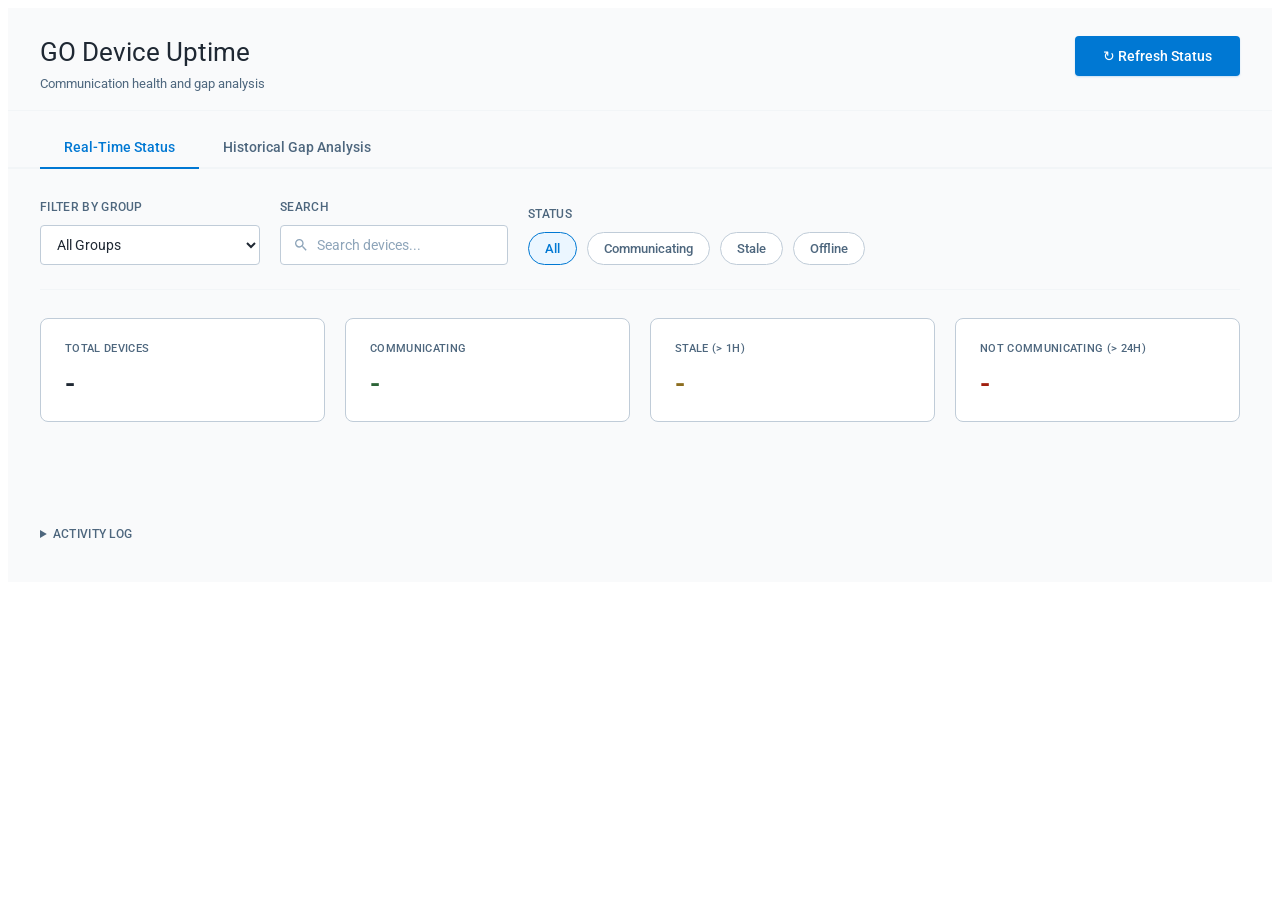
==== commit f0fcb368: "Improve layout spacing and reduce visual clutter - Add more breathing room between toolbar, KPIs, an" ====
--- a/docs/index.html
+++ b/docs/index.html
@@ -81,10 +81,11 @@
 
     /* ── Page Title (native MyGeotab style) ── */
     #gudContainer#gudContainer .gud-page-title-bar {
-      padding: 24px 32px 0 !important;
+      padding: 28px 32px 16px !important;
       display: flex !important;
       align-items: flex-start !important;
       justify-content: space-between !important;
+      border-bottom: 1px solid var(--backgrounds-content-1) !important;
     }
     #gudContainer#gudContainer .gud-page-title-bar h1 {
       font-size: 26px !important;
@@ -94,10 +95,10 @@
       line-height: 32px !important;
     }
     #gudContainer#gudContainer .gud-page-title-bar p {
-      font-size: 14px !important;
+      font-size: 13px !important;
       font-weight: 400 !important;
       color: var(--text-secondary) !important;
-      margin: 4px 0 0 0 !important;
+      margin: 6px 0 0 0 !important;
     }
 
     /* ── Tab Bar ── */
@@ -110,7 +111,7 @@
       background: none !important;
     }
     #gudContainer#gudContainer .gud-tab-btn {
-      padding: 10px 20px !important;
+      padding: 12px 24px !important;
       font-family: var(--main-font) !important;
       font-size: 14px !important;
       font-weight: 500 !important;
@@ -138,7 +139,7 @@
     #gudContainer#gudContainer .gud-content {
       max-width: 1440px !important;
       margin: 0 auto !important;
-      padding: 20px 32px 24px !important;
+      padding: 28px 32px 32px !important;
     }
     #gudContainer#gudContainer .gud-tab-content {
       display: none !important;
@@ -151,14 +152,16 @@
     #gudContainer#gudContainer .gud-toolbar {
       display: flex !important;
       align-items: flex-end !important;
-      gap: 12px !important;
-      margin-bottom: 20px !important;
+      gap: 20px !important;
+      margin-bottom: 28px !important;
       flex-wrap: wrap !important;
+      padding-bottom: 24px !important;
+      border-bottom: 1px solid var(--backgrounds-content-1) !important;
     }
     #gudContainer#gudContainer .gud-field {
       display: flex !important;
       flex-direction: column !important;
-      gap: 6px !important;
+      gap: 8px !important;
     }
     #gudContainer#gudContainer .gud-field label {
       font-size: 12px !important;
@@ -242,17 +245,17 @@
     /* ── KPI Summary Cards ── */
     #gudContainer#gudContainer .gud-kpi-row {
       display: flex !important;
-      gap: 16px !important;
-      margin-bottom: 20px !important;
+      gap: 20px !important;
+      margin-bottom: 28px !important;
       flex-wrap: wrap !important;
     }
     #gudContainer#gudContainer .gud-kpi-card {
       flex: 1 !important;
-      min-width: 160px !important;
+      min-width: 180px !important;
       background: var(--backgrounds-main) !important;
       border: 1px solid var(--borders-general) !important;
       border-radius: 8px !important;
-      padding: 16px 20px !important;
+      padding: 20px 24px !important;
     }
     #gudContainer#gudContainer .gud-kpi-card__label {
       font-size: 11px !important;
@@ -260,10 +263,10 @@
       text-transform: uppercase !important;
       letter-spacing: 0.32px !important;
       color: var(--text-secondary) !important;
-      margin-bottom: 4px !important;
+      margin-bottom: 8px !important;
     }
     #gudContainer#gudContainer .gud-kpi-card__value {
-      font-size: 24px !important;
+      font-size: 28px !important;
       font-weight: 600 !important;
       color: var(--text-primary) !important;
       line-height: 1.2 !important;
@@ -283,16 +286,16 @@
     #gudContainer#gudContainer .gud-panel__header {
       background: var(--backgrounds-main) !important;
       border-bottom: 1px solid var(--borders-general) !important;
-      padding: 12px 20px !important;
+      padding: 16px 20px !important;
       display: flex !important;
       align-items: center !important;
       justify-content: space-between !important;
     }
     #gudContainer#gudContainer .gud-panel__title {
-      font-size: 14px !important;
-      font-weight: 500 !important;
+      font-size: 15px !important;
+      font-weight: 600 !important;
       color: var(--text-primary) !important;
-      line-height: 20px !important;
+      line-height: 22px !important;
     }
 
     /* ── Tables ── */
@@ -306,11 +309,11 @@
     #gudContainer#gudContainer .gud-table thead th {
       background: var(--backgrounds-content-1) !important;
       font-size: 12px !important;
-      font-weight: 500 !important;
+      font-weight: 600 !important;
       text-transform: uppercase !important;
-      letter-spacing: 0.32px !important;
+      letter-spacing: 0.4px !important;
       color: var(--text-secondary) !important;
-      padding: 12px 16px !important;
+      padding: 14px 16px !important;
       text-align: left !important;
       border-bottom: 1px solid var(--borders-general) !important;
       position: sticky !important;
@@ -319,11 +322,11 @@
       white-space: nowrap !important;
     }
     #gudContainer#gudContainer .gud-table tbody td {
-      padding: 10px 16px !important;
+      padding: 14px 16px !important;
       border-bottom: 1px solid var(--backgrounds-content-1) !important;
-      font-family: var(--main-font-data) !important;
-      font-size: 13px !important;
-      line-height: 18px !important;
+      font-family: var(--main-font) !important;
+      font-size: 14px !important;
+      line-height: 20px !important;
       color: var(--text-primary) !important;
     }
     #gudContainer#gudContainer .gud-table tbody tr:last-child td {
@@ -422,8 +425,25 @@
     @keyframes gudSpin { to { transform: rotate(360deg); } }
 
     /* ── Status Log (collapsible debug) ── */
+    #gudContainer#gudContainer .gud-log-details {
+      margin-top: 8px !important;
+    }
+    #gudContainer#gudContainer .gud-log-summary {
+      font-family: var(--main-font) !important;
+      font-size: 12px !important;
+      font-weight: 500 !important;
+      color: var(--text-secondary) !important;
+      cursor: pointer !important;
+      padding: 6px 0 !important;
+      user-select: none !important;
+      text-transform: uppercase !important;
+      letter-spacing: 0.3px !important;
+    }
+    #gudContainer#gudContainer .gud-log-summary:hover {
+      color: var(--text-primary) !important;
+    }
     #gudContainer#gudContainer .gud-status-log {
-      margin-top: 16px !important;
+      margin-top: 8px !important;
       padding: 10px 16px !important;
       background: var(--backgrounds-content-1) !important;
       color: var(--text-secondary) !important;
@@ -486,7 +506,7 @@
     /* ── Status Filter Chips ── */
     #gudContainer#gudContainer .gud-filter-chips {
       display: flex !important;
-      gap: 8px !important;
+      gap: 10px !important;
       align-items: center !important;
       flex-wrap: wrap !important;
     }
@@ -494,7 +514,7 @@
       font-family: var(--main-font) !important;
       font-size: 13px !important;
       font-weight: 500 !important;
-      padding: 6px 14px !important;
+      padding: 8px 16px !important;
       border-radius: 20px !important;
       border: 1px solid var(--borders-general) !important;
       background: var(--backgrounds-main) !important;
@@ -524,12 +544,12 @@
 
     /* ── Responsive ── */
     @media (max-width: 800px) {
-      #gudContainer .gud-content { padding: 16px; }
-      #gudContainer .gud-page-header { padding: 16px; }
-      #gudContainer .gud-tab-bar { padding: 0 16px; }
-      #gudContainer .gud-kpi-row { flex-direction: column; }
-      #gudContainer .gud-toolbar { flex-direction: column; align-items: stretch; }
-      #gudContainer .gud-field select { min-width: auto; width: 100%; }
+      #gudContainer#gudContainer .gud-content { padding: 16px !important; }
+      #gudContainer#gudContainer .gud-page-title-bar { padding: 16px !important; }
+      #gudContainer#gudContainer .gud-tab-bar { padding: 0 16px !important; }
+      #gudContainer#gudContainer .gud-kpi-row { flex-direction: column !important; }
+      #gudContainer#gudContainer .gud-toolbar { flex-direction: column !important; align-items: stretch !important; }
+      #gudContainer#gudContainer .gud-field select { min-width: auto !important; width: 100% !important; }
     }
   </style>
 </head>
@@ -657,9 +677,12 @@
 
   </div>
 
-  <!-- Status Log -->
+  <!-- Status Log (collapsible) -->
   <div class="gud-content" style="padding-top:0;">
-    <div class="gud-status-log" id="output"></div>
+    <details class="gud-log-details">
+      <summary class="gud-log-summary">Activity Log</summary>
+      <div class="gud-status-log" id="output"></div>
+    </details>
   </div>
 
 </div>
